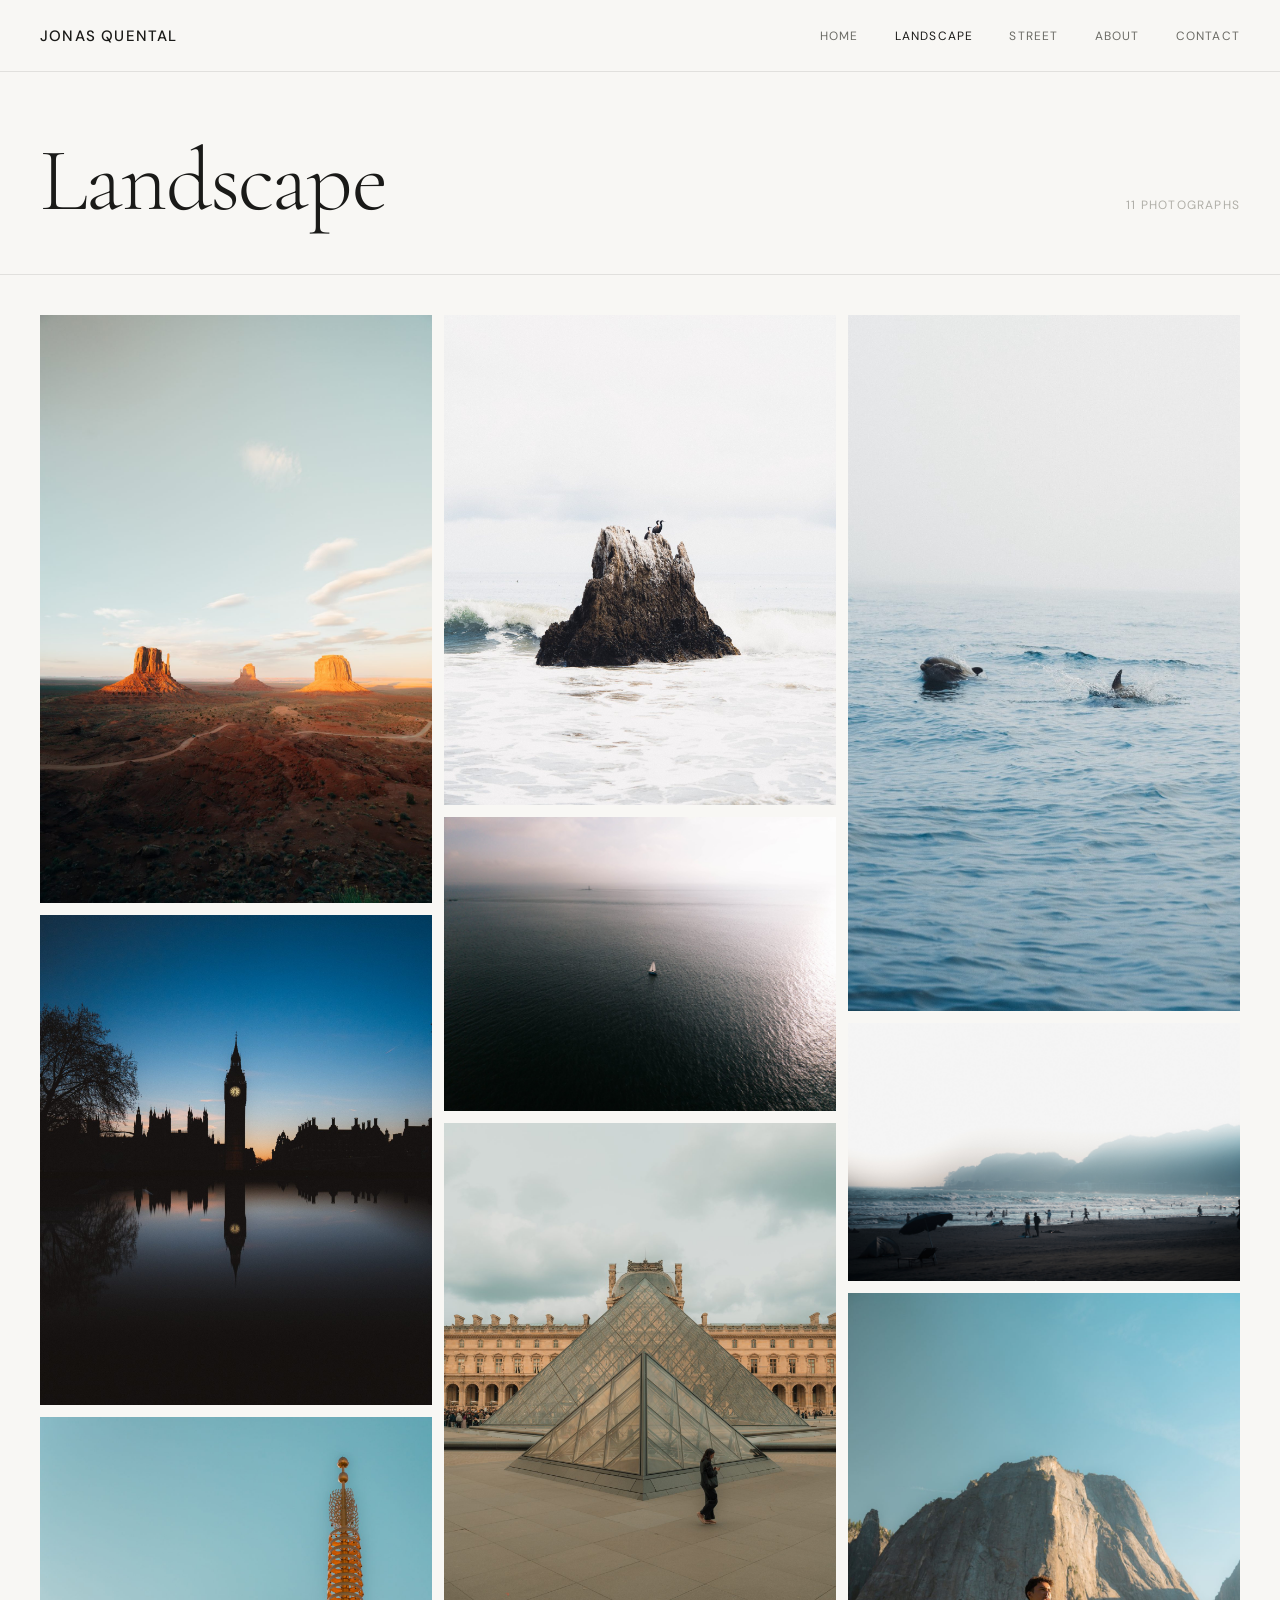
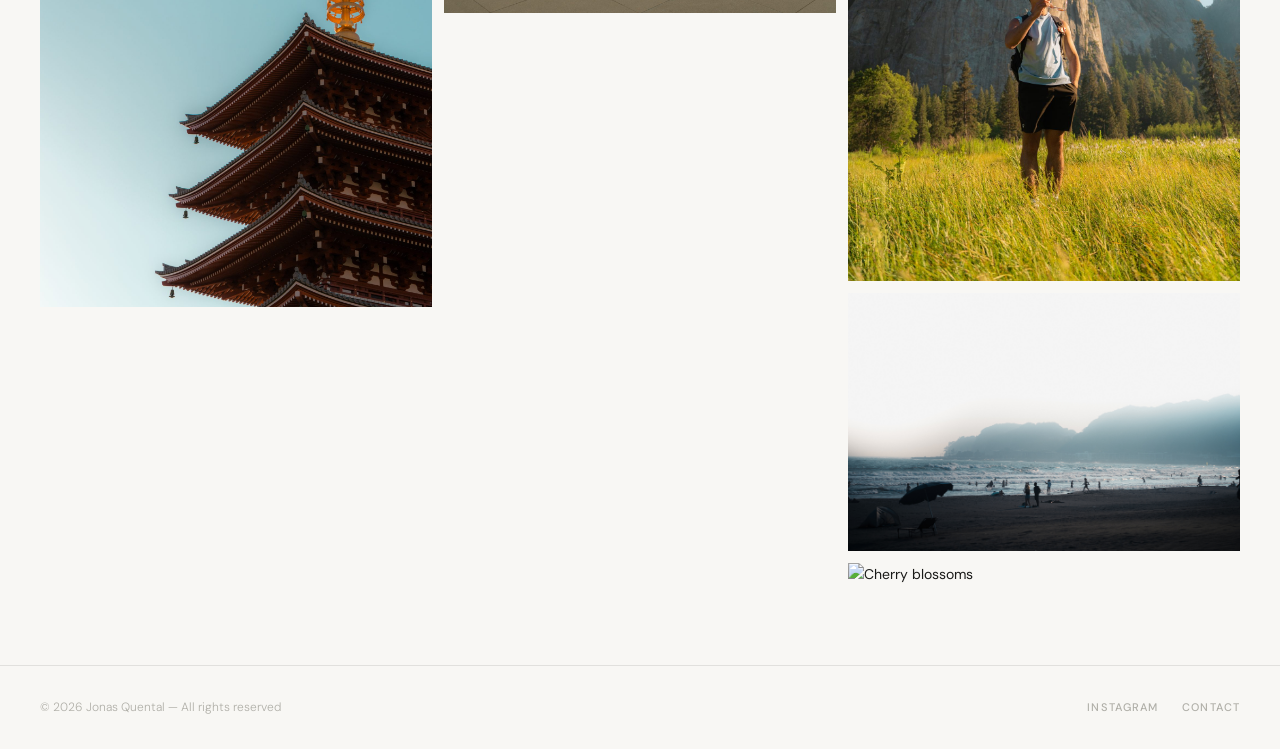
==== landscape.html @ 8c8d213c "Update landscape.html" ====
<!DOCTYPE html>
<html lang="en">
<head>
<meta charset="UTF-8">
<meta name="viewport" content="width=device-width, initial-scale=1.0">
<title>Landscape — Jonas Quental</title>
<link rel="preconnect" href="https://fonts.googleapis.com">
<link rel="preconnect" href="https://fonts.gstatic.com" crossorigin>
<link href="https://fonts.googleapis.com/css2?family=Cormorant+Garamond:ital,wght@0,300;0,400;0,500;1,300;1,400&family=DM+Sans:ital,wght@0,300;0,400;0,500;1,300&display=swap" rel="stylesheet">
<style>
  *, *::before, *::after { box-sizing: border-box; margin: 0; padding: 0; }

  :root {
    --bg: #f8f7f4;
    --fg: #1a1a18;
    --fg-muted: #6b6b65;
    --fg-faint: #b0afa8;
    --border: rgba(26,26,24,0.1);
    --serif: 'Cormorant Garamond', Georgia, serif;
    --sans: 'DM Sans', system-ui, sans-serif;
    --nav-h: 72px;
  }

  html { scroll-behavior: smooth; }

  body {
    font-family: var(--sans);
    background: var(--bg);
    color: var(--fg);
    font-size: 14px;
    line-height: 1.6;
    -webkit-font-smoothing: antialiased;
  }

  /* ── NAV ── */
  nav {
    position: fixed;
    top: 0; left: 0; right: 0;
    height: var(--nav-h);
    background: var(--bg);
    border-bottom: 1px solid var(--border);
    display: flex;
    align-items: center;
    justify-content: space-between;
    padding: 0 40px;
    z-index: 100;
  }

  .nav-logo {
    font-family: var(--sans);
    font-size: 15px;
    font-weight: 500;
    letter-spacing: 0.08em;
    text-transform: uppercase;
    color: var(--fg);
    text-decoration: none;
  }

  .nav-links { display: flex; gap: 36px; list-style: none; }

  .nav-links a {
    color: var(--fg-muted);
    text-decoration: none;
    font-size: 12px;
    font-weight: 400;
    letter-spacing: 0.1em;
    text-transform: uppercase;
    transition: color 0.2s;
  }

  .nav-links a:hover, .nav-links a.active { color: var(--fg); }

  /* ── HEADER ── */
  .page-header {
    padding-top: calc(var(--nav-h) + 64px);
    padding-bottom: 48px;
    padding-left: 40px;
    padding-right: 40px;
    border-bottom: 1px solid var(--border);
    display: flex;
    align-items: baseline;
    justify-content: space-between;
  }

  .page-title {
    font-family: var(--serif);
    font-size: clamp(48px, 7vw, 96px);
    font-weight: 300;
    letter-spacing: -0.02em;
    line-height: 1;
  }

  .page-meta {
    font-size: 12px;
    color: var(--fg-faint);
    letter-spacing: 0.1em;
    text-transform: uppercase;
  }

  /* ── MASONRY GRID ── */
  .gallery {
    padding: 40px;
    columns: 3;
    column-gap: 12px;
  }

  .gallery-item {
    break-inside: avoid;
    margin-bottom: 12px;
    position: relative;
    overflow: hidden;
    cursor: pointer;
  }

  .gallery-item img {
    width: 100%;
    display: block;
    transition: transform 0.5s ease;
  }

  .gallery-item:hover img { transform: scale(1.02); }

  .gallery-item-info {
    position: absolute;
    bottom: 0; left: 0; right: 0;
    padding: 32px 20px 18px;
    background: linear-gradient(transparent, rgba(26,26,24,0.55));
    opacity: 0;
    transition: opacity 0.3s;
  }

  .gallery-item:hover .gallery-item-info { opacity: 1; }

  .item-title {
    font-family: var(--serif);
    font-size: 18px;
    font-weight: 300;
    color: #f8f7f4;
    display: block;
  }

  .item-meta {
    font-family: var(--sans);
    font-size: 10px;
    letter-spacing: 0.1em;
    text-transform: uppercase;
    color: rgba(248,247,244,0.65);
  }

  /* ── FOOTER ── */
  footer {
    padding: 32px 40px;
    border-top: 1px solid var(--border);
    display: flex;
    justify-content: space-between;
    align-items: center;
    margin-top: 40px;
  }

  .footer-copy {
    font-size: 12px;
    font-family: var(--sans);
    font-weight: 300;
    color: var(--fg-faint);
  }

  .footer-links { display: flex; gap: 24px; }

  .footer-links a {
    font-size: 11px;
    font-family: var(--sans);
    font-weight: 500;
    color: var(--fg-faint);
    text-decoration: none;
    letter-spacing: 0.1em;
    text-transform: uppercase;
    transition: color 0.2s;
  }

  .footer-links a:hover { color: var(--fg); }

  /* ── LIGHTBOX ── */
  .lightbox {
    position: fixed;
    inset: 0;
    background: rgba(248,247,244,0.97);
    z-index: 200;
    display: none;
    align-items: center;
    justify-content: center;
    flex-direction: column;
    gap: 20px;
  }

  .lightbox.open { display: flex; }

  .lightbox-close {
    position: fixed;
    top: 32px; right: 40px;
    background: none;
    border: none;
    font-size: 28px;
    color: var(--fg-muted);
    cursor: pointer;
    line-height: 1;
    transition: color 0.2s;
    font-family: var(--sans);
    font-weight: 300;
  }

  .lightbox-close:hover { color: var(--fg); }

  #lightbox-img {
    max-width: 88vw;
    max-height: 82vh;
    object-fit: contain;
  }

  .lightbox-meta {
    font-family: var(--serif);
    font-size: 18px;
    font-weight: 300;
    color: var(--fg-muted);
    font-style: italic;
  }

  /* ── REVEAL ── */
  .reveal {
    opacity: 0;
    transform: translateY(20px);
    transition: opacity 0.6s ease, transform 0.6s ease;
  }
  .reveal.visible { opacity: 1; transform: translateY(0); }

  /* ── MOBILE ── */
  @media (max-width: 900px) {
    .gallery { columns: 2; padding: 20px; }
    .page-header { padding: calc(var(--nav-h) + 40px) 20px 32px; flex-direction: column; gap: 8px; }
    nav { padding: 0 20px; }
    .nav-links { gap: 20px; }
    footer { padding: 24px 20px; flex-direction: column; gap: 16px; }
  }

  @media (max-width: 560px) {
    .gallery { columns: 1; }
  }
</style>
</head>
<body>

<nav>
  <a href="index.html" class="nav-logo">Jonas Quental</a>
  <ul class="nav-links">
    <li><a href="index.html" class="nav-link">Home</a></li>
    <li><a href="landscape.html" class="nav-link active">Landscape</a></li>
    <li><a href="street.html" class="nav-link">Street</a></li>
    <li><a href="index.html#about" class="nav-link">About</a></li>
    <li><a href="index.html#contact" class="nav-link">Contact</a></li>
  </ul>
</nav>

<div class="page-header">
  <h1 class="page-title">Landscape</h1>
  <span class="page-meta">11 photographs</span>
</div>

<div class="gallery">

  <div class="gallery-item reveal" onclick="openLightbox('Monument Valley', 'photos/monument-valley.jpg', 'USA · 2026')">
    <img src="photos/monument-valley.jpg" alt="Monument Valley" loading="lazy">
    <div class="gallery-item-info">
      <span class="item-title">Monument Valley</span>
      <span class="item-meta">USA · 2026</span>
    </div>
  </div>

  <div class="gallery-item reveal" onclick="openLightbox('Big Ben, Blue Hour', 'photos/bigben.jpg', 'London · 2026')">
    <img src="photos/bigben.jpg" alt="Big Ben at blue hour" loading="lazy">
    <div class="gallery-item-info">
      <span class="item-title">Big Ben, Blue Hour</span>
      <span class="item-meta">London · 2026</span>
    </div>
  </div>

  <div class="gallery-item reveal" onclick="openLightbox('Asakusa', 'photos/tokyo-temple.jpg', 'Tokyo · 2025')">
    <img src="photos/tokyo-temple.jpg" alt="Asakusa pagoda" loading="lazy">
    <div class="gallery-item-info">
      <span class="item-title">Asakusa</span>
      <span class="item-meta">Tokyo · 2025</span>
    </div>
  </div>

  <div class="gallery-item reveal" onclick="openLightbox('Pacific Coast', 'photos/rock-birds.jpg', 'California · 2026')">
    <img src="photos/rock-birds.jpg" alt="Rock with birds" loading="lazy">
    <div class="gallery-item-info">
      <span class="item-title">Pacific Coast</span>
      <span class="item-meta">California · 2026</span>
    </div>
  </div>

  <div class="gallery-item reveal" onclick="openLightbox('Alone at Sea', 'photos/sailboat.jpg', 'Brittany · 2025')">
    <img src="photos/sailboat.jpg" alt="Sailboat" loading="lazy">
    <div class="gallery-item-info">
      <span class="item-title">Alone at Sea</span>
      <span class="item-meta">Brittany · 2025</span>
    </div>
  </div>

  <div class="gallery-item reveal" onclick="openLightbox('Louvre', 'photos/louvre.jpg', 'Paris · 2026')">
    <img src="photos/louvre.jpg" alt="Louvre pyramid" loading="lazy">
    <div class="gallery-item-info">
      <span class="item-title">Louvre</span>
      <span class="item-meta">Paris · 2026</span>
    </div>
  </div>

  <div class="gallery-item reveal" onclick="openLightbox('Dolphins', 'photos/dolphins.jpg', 'Atlantic · 2025')">
    <img src="photos/dolphins.jpg" alt="Dolphins in the ocean" loading="lazy">
    <div class="gallery-item-info">
      <span class="item-title">Dolphins</span>
      <span class="item-meta">Atlantic · 2025</span>
    </div>
  </div>

  <div class="gallery-item reveal" onclick="openLightbox('Kamakura Beach', 'photos/kamakura-beach.jpg', 'Japan · 2025')">
    <img src="photos/kamakura-beach.jpg" alt="Kamakura beach at sunset" loading="lazy">
    <div class="gallery-item-info">
      <span class="item-title">Kamakura Beach</span>
      <span class="item-meta">Japan · 2025</span>
    </div>
  </div>

  <div class="gallery-item reveal" onclick="openLightbox('Yosemite', 'photos/yosemite.jpg', 'Yosemite · 2026')">
    <img src="photos/yosemite.jpg" alt="Yosemite valley" loading="lazy">
    <div class="gallery-item-info">
      <span class="item-title">Yosemite</span>
      <span class="item-meta">Yosemite · 2026</span>
    </div>
  </div>

  <div class="gallery-item reveal" onclick="openLightbox('Kamakura Beach', 'photos/kamakura-beach.jpg', 'Japan · 2025')">
    <img src="photos/kamakura-beach.jpg" alt="Kamakura beach morning haze" loading="lazy">
    <div class="gallery-item-info">
      <span class="item-title">Kamakura Beach</span>
      <span class="item-meta">Japan · 2025</span>
    </div>
  </div>

  <div class="gallery-item reveal" onclick="openLightbox('Sakura', 'photos/sakura.jpg', 'Japan · 2025')">
    <img src="photos/sakura.jpg" alt="Cherry blossoms" loading="lazy">
    <div class="gallery-item-info">
      <span class="item-title">Sakura</span>
      <span class="item-meta">Japan · 2025</span>
    </div>
  </div>

</div>

<footer>
  <span class="footer-copy">© 2026 Jonas Quental — All rights reserved</span>
  <div class="footer-links">
    <a href="https://instagram.com/jonasqshots" target="_blank">Instagram</a>
    <a href="index.html#contact">Contact</a>
  </div>
</footer>

<!-- LIGHTBOX -->
<div class="lightbox" id="lightbox" onclick="closeLightbox()">
  <button class="lightbox-close" onclick="closeLightbox()">×</button>
  <img id="lightbox-img" src="" alt="">
  <p class="lightbox-meta" id="lightbox-meta"></p>
</div>

<script>
  const reveals = document.querySelectorAll('.reveal');
  const observer = new IntersectionObserver(entries => {
    entries.forEach((e, i) => {
      if (e.isIntersecting) {
        setTimeout(() => e.target.classList.add('visible'), i * 60);
        observer.unobserve(e.target);
      }
    });
  }, { threshold: 0.08 });
  reveals.forEach(r => observer.observe(r));

  function openLightbox(title, src, meta) {
    document.getElementById('lightbox-img').src = src;
    document.getElementById('lightbox-img').alt = title;
    document.getElementById('lightbox-meta').textContent = title + ' — ' + meta;
    document.getElementById('lightbox').classList.add('open');
    document.body.style.overflow = 'hidden';
  }

  function closeLightbox() {
    document.getElementById('lightbox').classList.remove('open');
    document.body.style.overflow = '';
  }

  document.addEventListener('keydown', e => { if (e.key === 'Escape') closeLightbox(); });
</script>
</body>
</html>
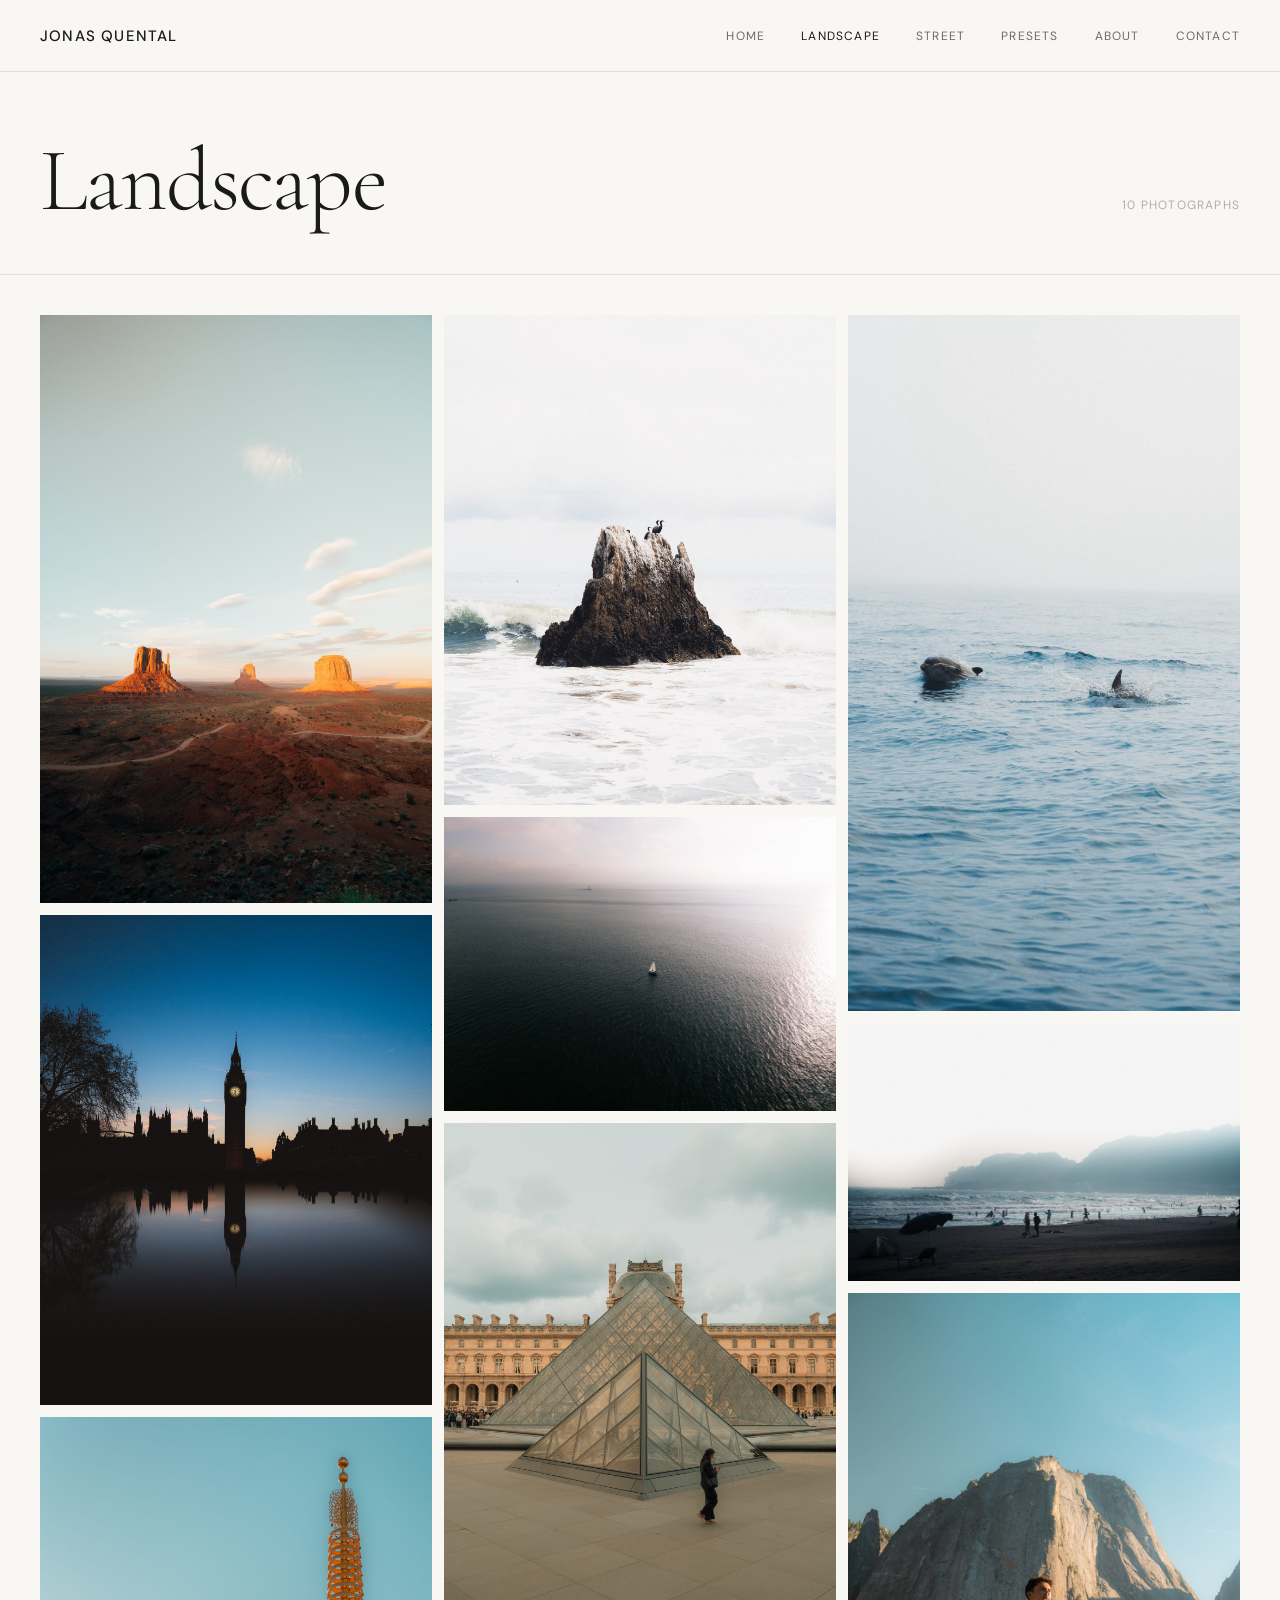
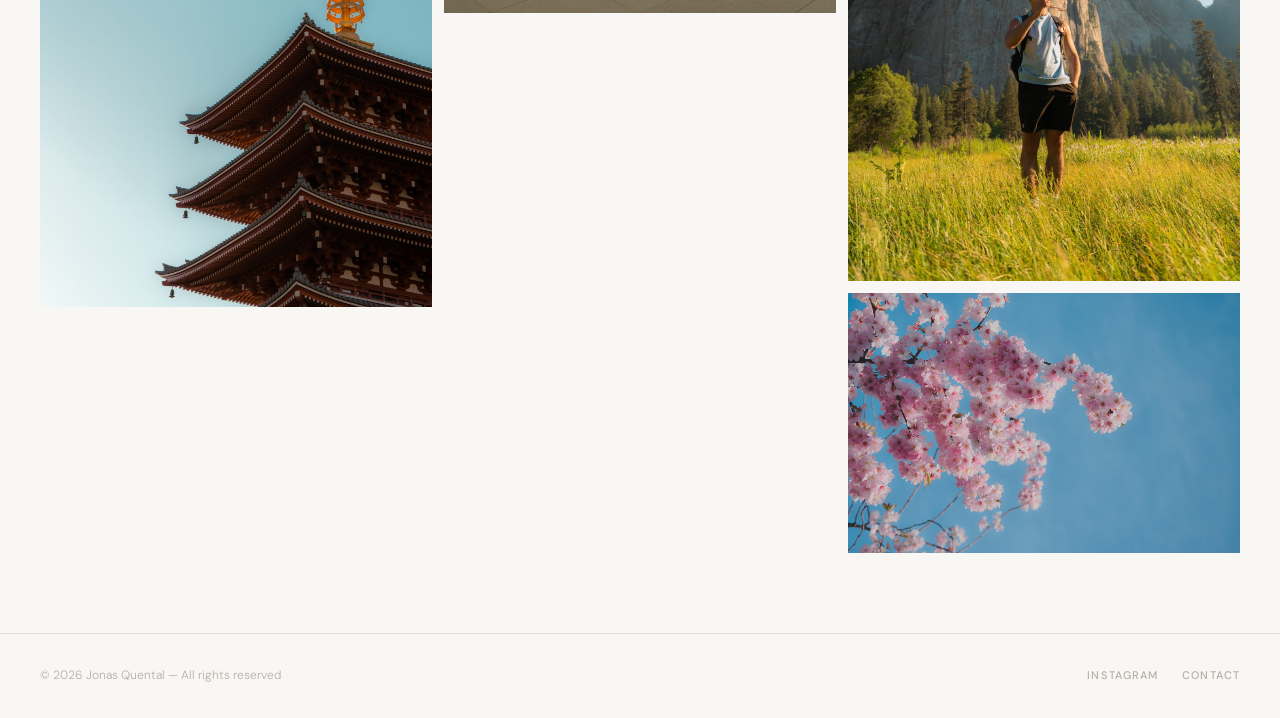
==== commit 91ed90f7: "Add files via upload" ====
--- a/landscape.html
+++ b/landscape.html
@@ -254,6 +254,8 @@
     <li><a href="index.html" class="nav-link">Home</a></li>
     <li><a href="landscape.html" class="nav-link active">Landscape</a></li>
     <li><a href="street.html" class="nav-link">Street</a></li>
+    <li><a href="presets.html" class="nav-link">Presets</a></li>
+
     <li><a href="index.html#about" class="nav-link">About</a></li>
     <li><a href="index.html#contact" class="nav-link">Contact</a></li>
   </ul>
@@ -261,7 +263,7 @@
 
 <div class="page-header">
   <h1 class="page-title">Landscape</h1>
-  <span class="page-meta">11 photographs</span>
+  <span class="page-meta">10 photographs</span>
 </div>
 
 <div class="gallery">
@@ -335,14 +337,6 @@
     <div class="gallery-item-info">
       <span class="item-title">Yosemite</span>
       <span class="item-meta">Yosemite · 2026</span>
-    </div>
-  </div>
-
-  <div class="gallery-item reveal" onclick="openLightbox('Kamakura Beach', 'photos/kamakura-beach.jpg', 'Japan · 2025')">
-    <img src="photos/kamakura-beach.jpg" alt="Kamakura beach morning haze" loading="lazy">
-    <div class="gallery-item-info">
-      <span class="item-title">Kamakura Beach</span>
-      <span class="item-meta">Japan · 2025</span>
     </div>
   </div>
 
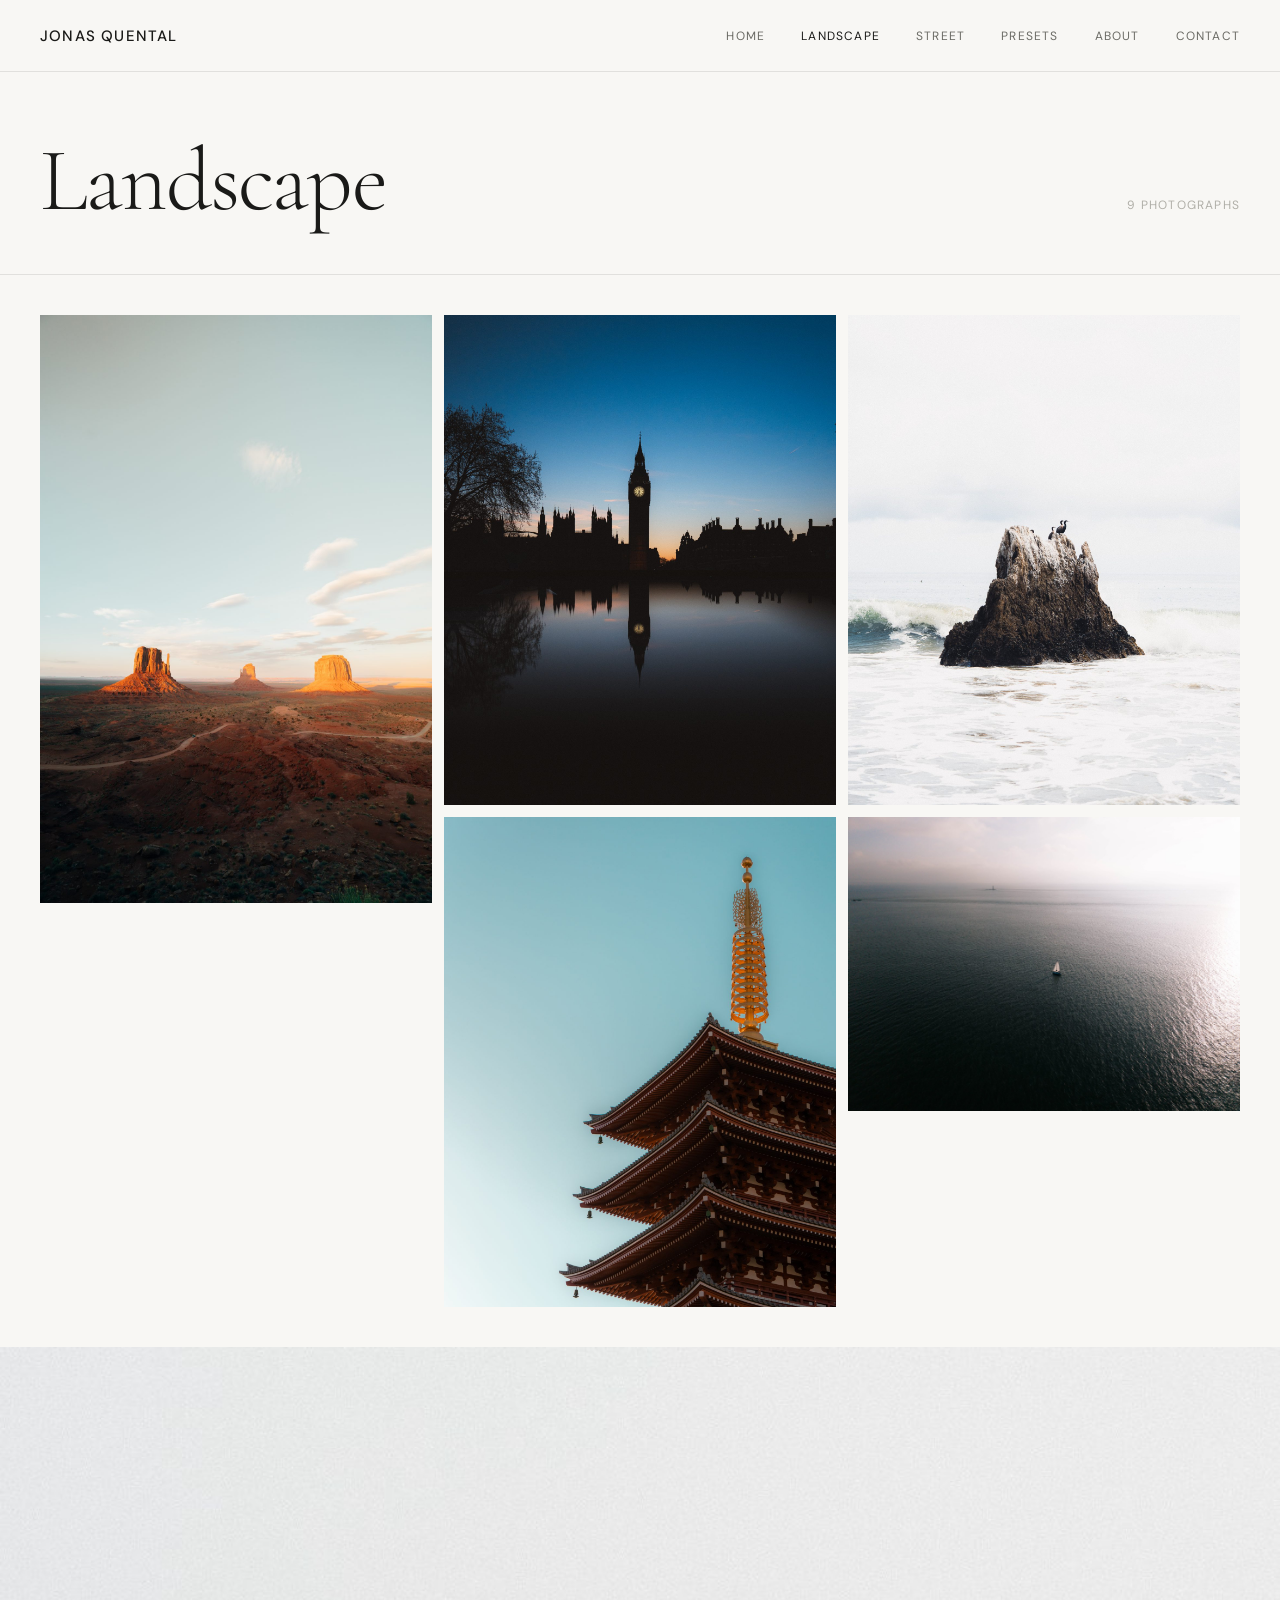
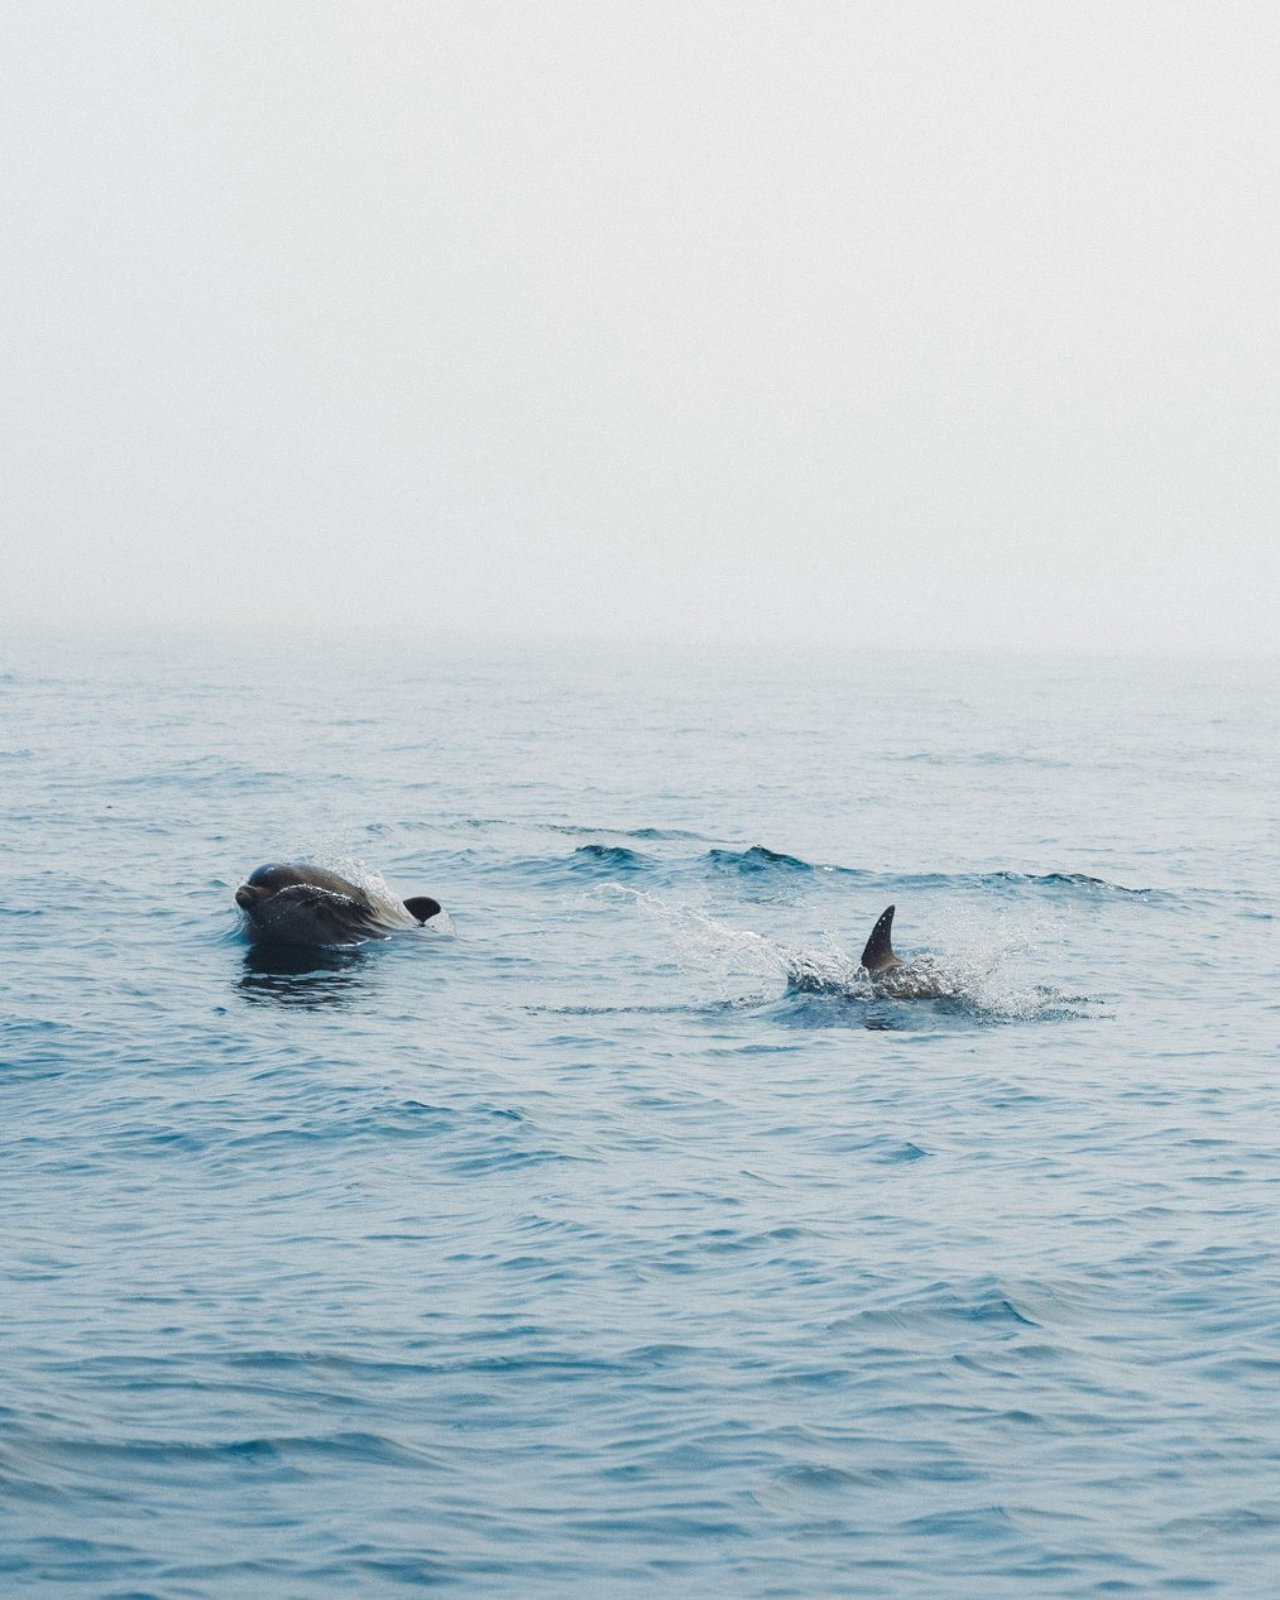
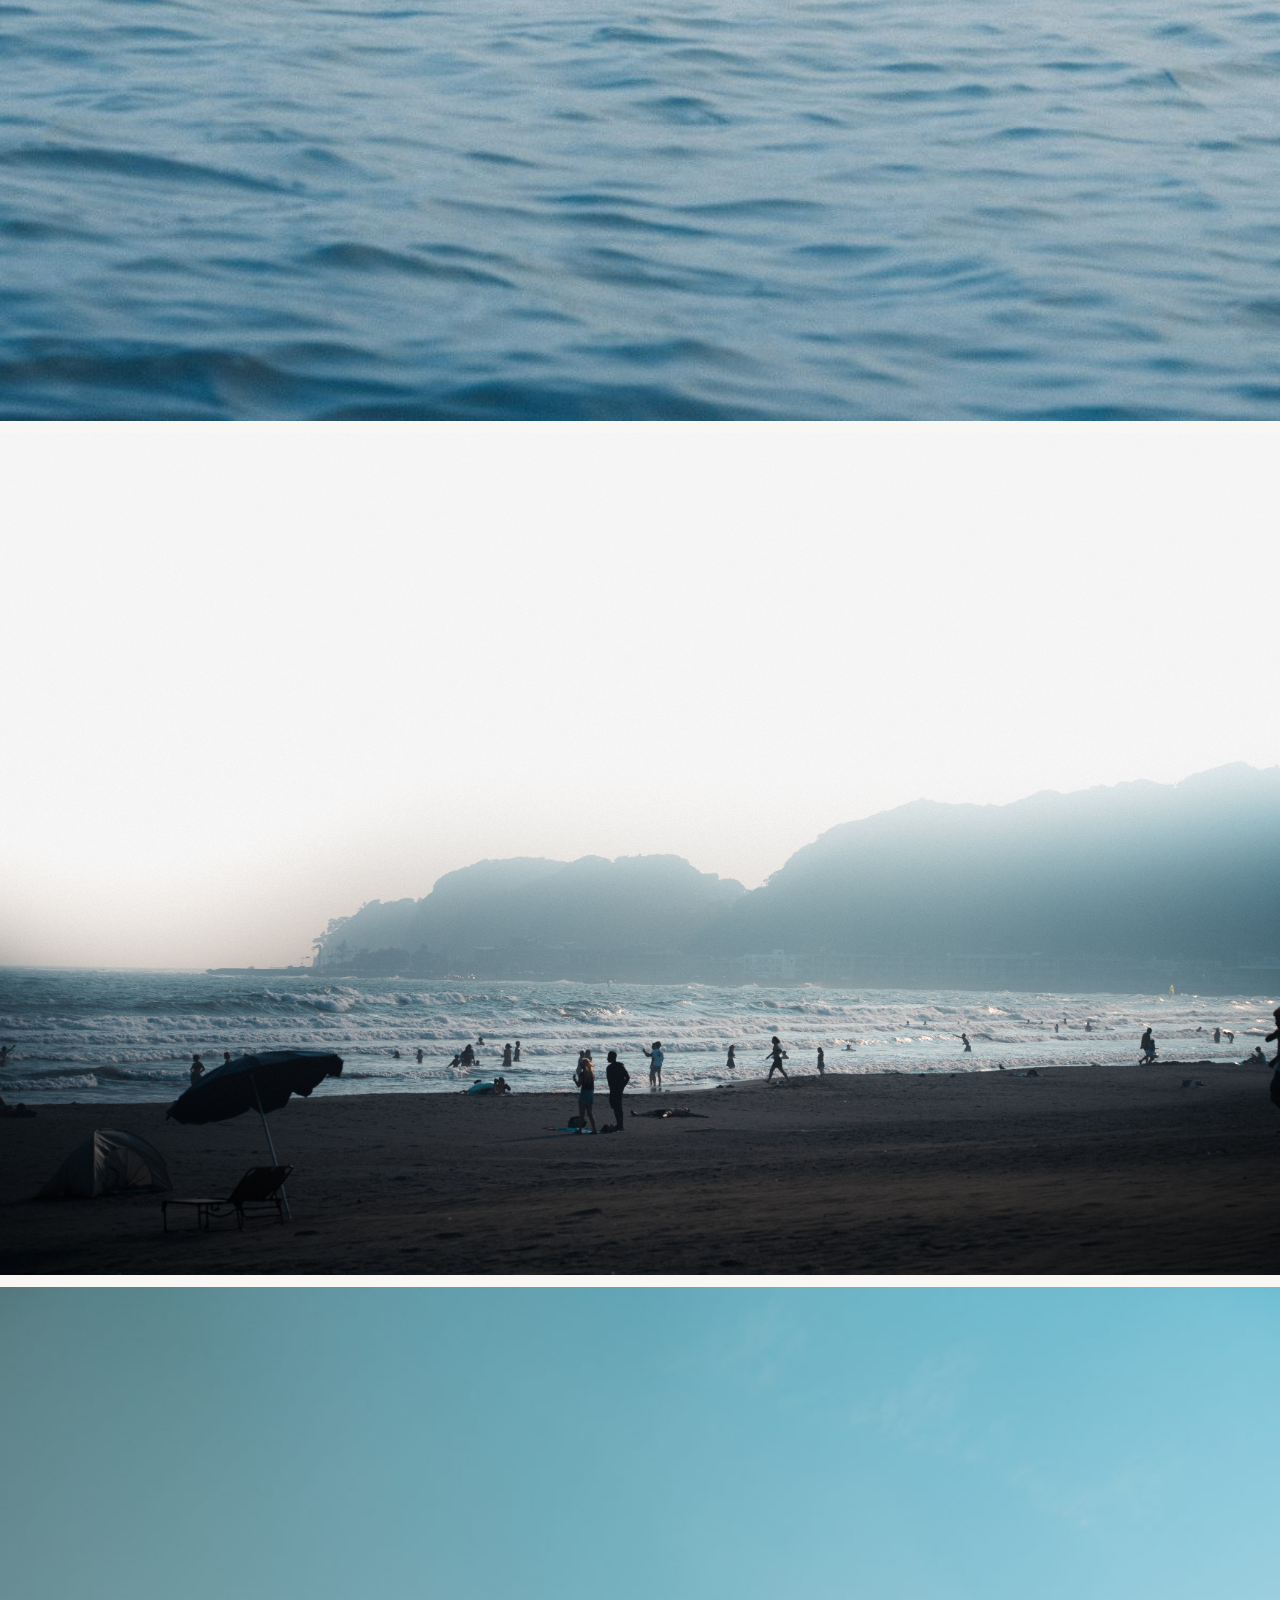
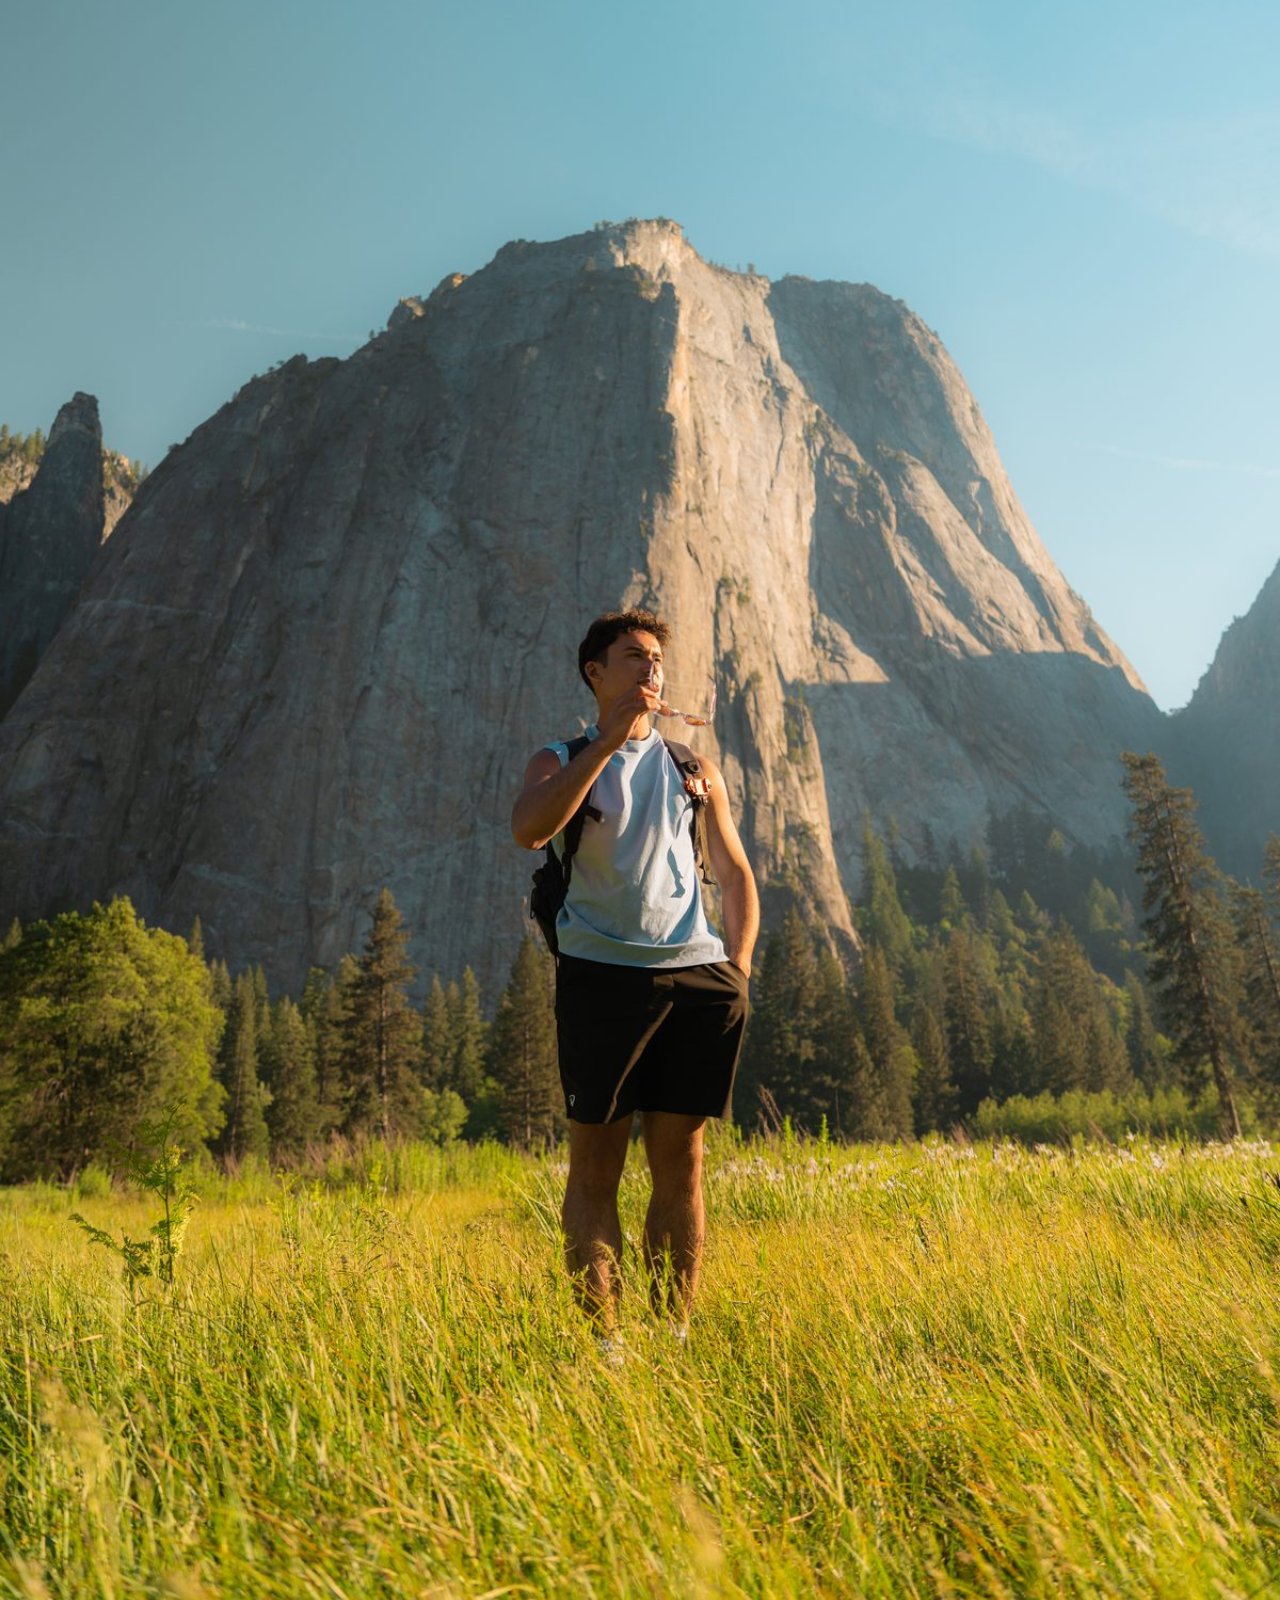
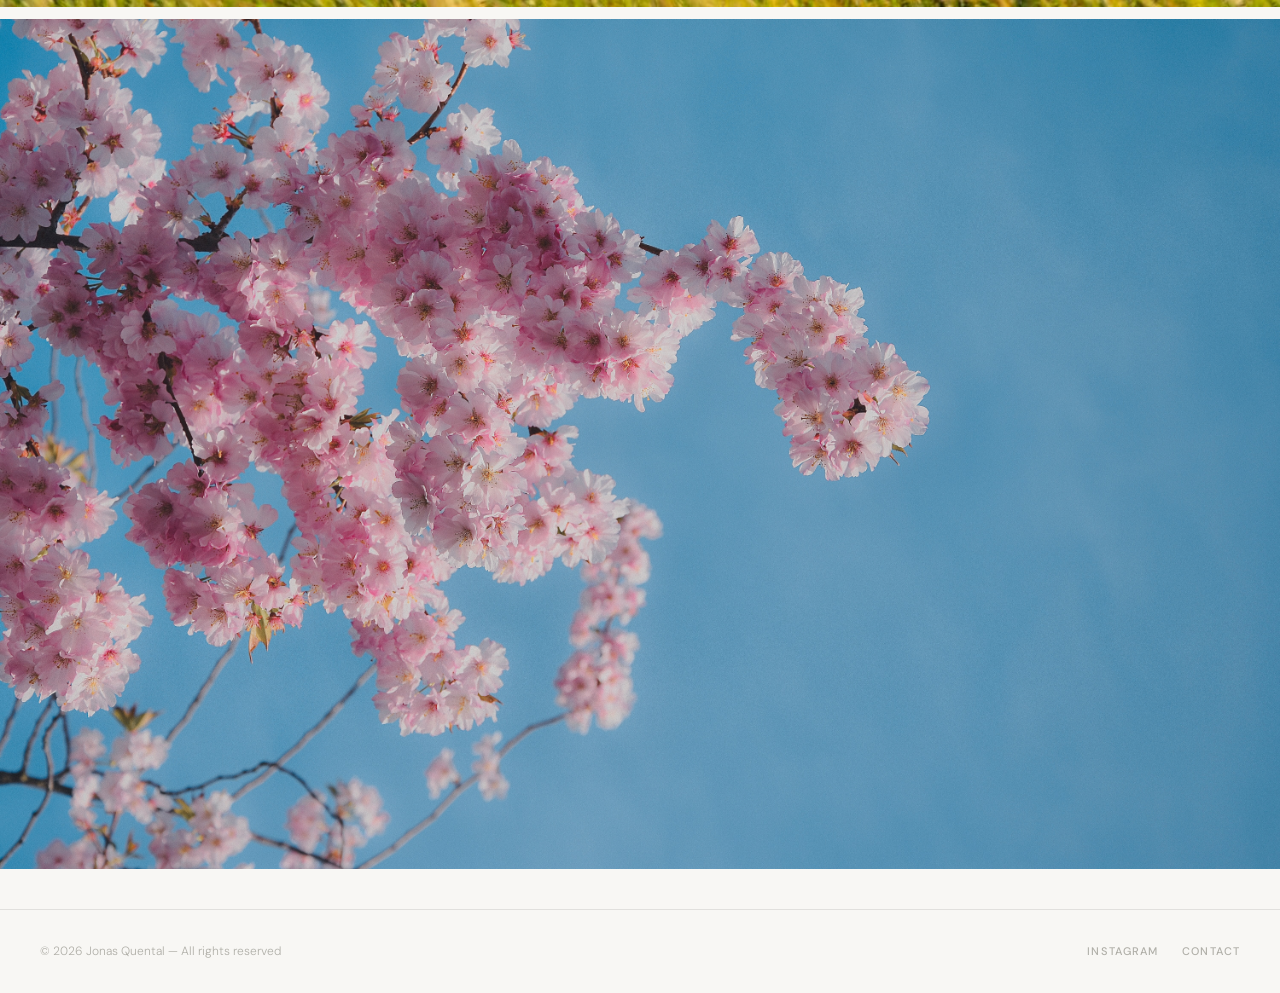
==== commit 636cb40f: "Add files via upload" ====
--- a/landscape.html
+++ b/landscape.html
@@ -263,7 +263,7 @@
 
 <div class="page-header">
   <h1 class="page-title">Landscape</h1>
-  <span class="page-meta">10 photographs</span>
+  <span class="page-meta">9 photographs</span>
 </div>
 
 <div class="gallery">
@@ -307,13 +307,6 @@
       <span class="item-meta">Brittany · 2025</span>
     </div>
   </div>
-
-  <div class="gallery-item reveal" onclick="openLightbox('Louvre', 'photos/louvre.jpg', 'Paris · 2026')">
-    <img src="photos/louvre.jpg" alt="Louvre pyramid" loading="lazy">
-    <div class="gallery-item-info">
-      <span class="item-title">Louvre</span>
-      <span class="item-meta">Paris · 2026</span>
-    </div>
   </div>
 
   <div class="gallery-item reveal" onclick="openLightbox('Dolphins', 'photos/dolphins.jpg', 'Atlantic · 2025')">
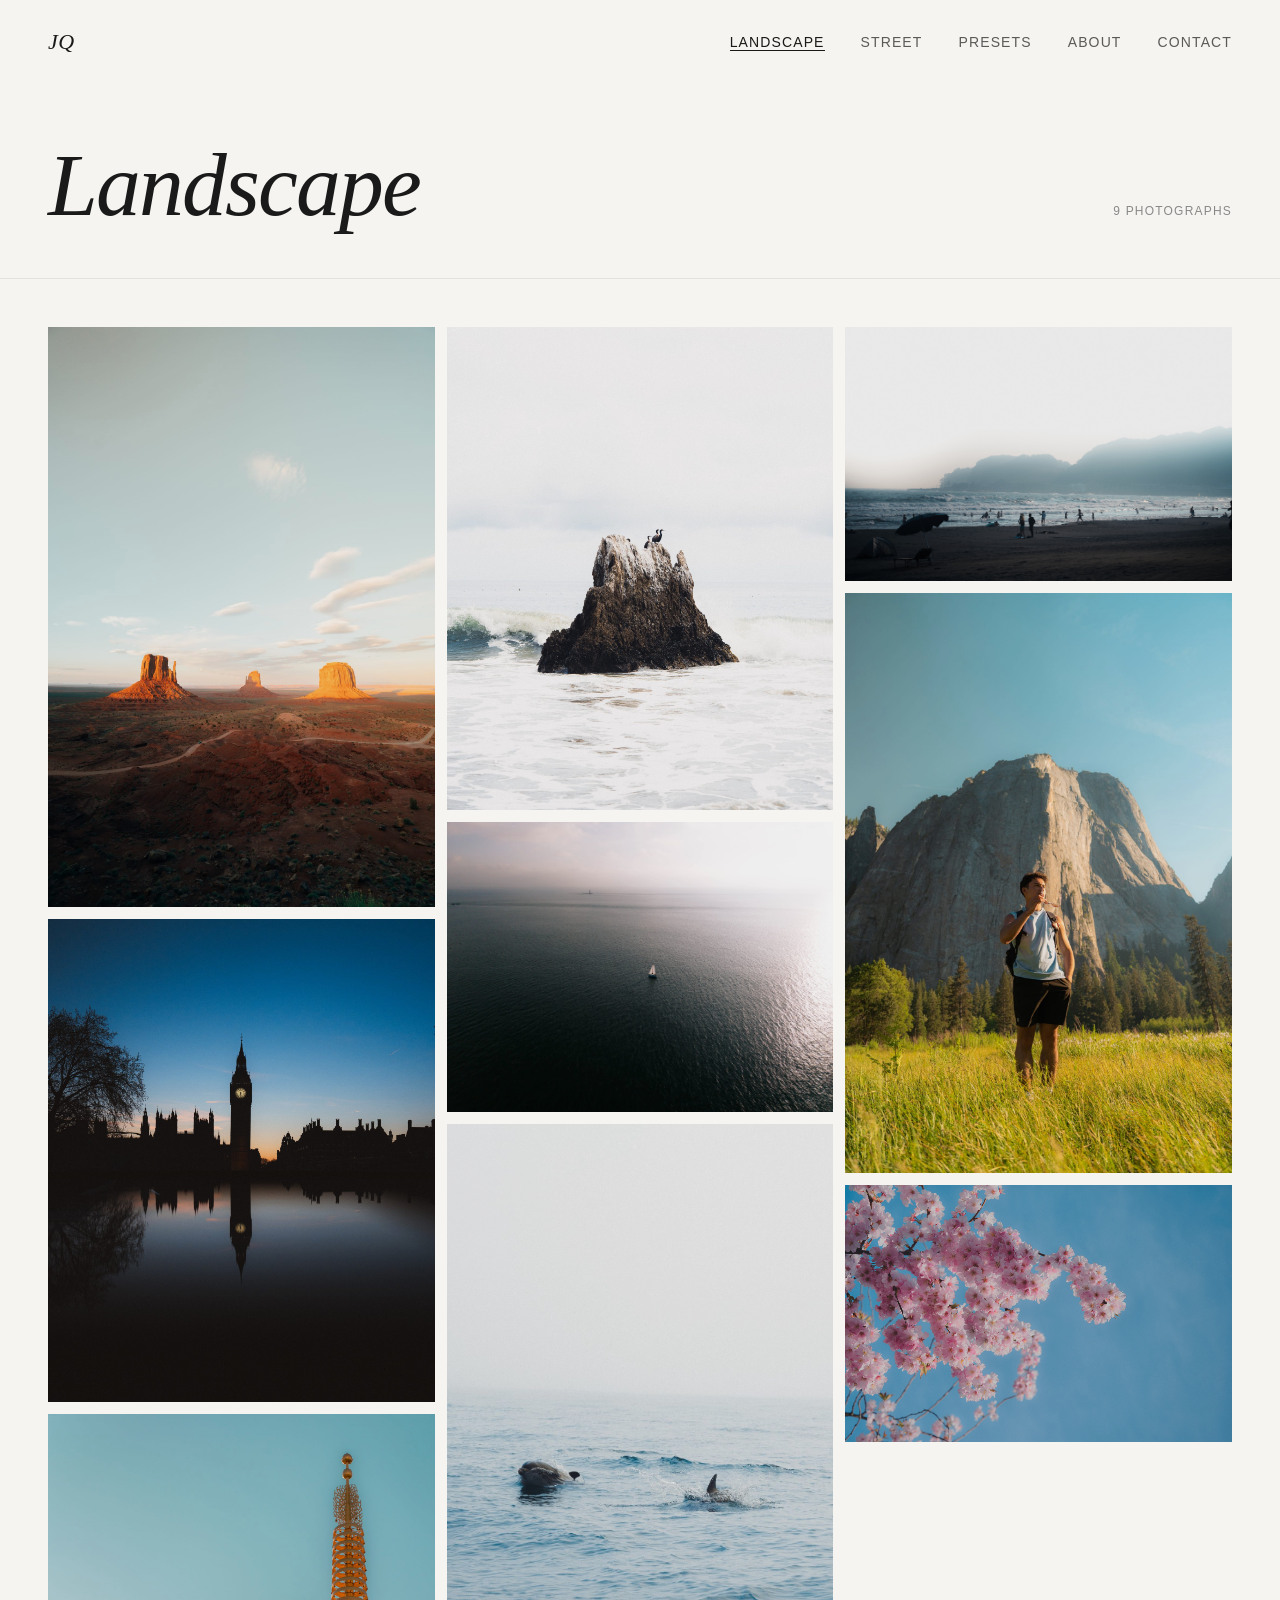
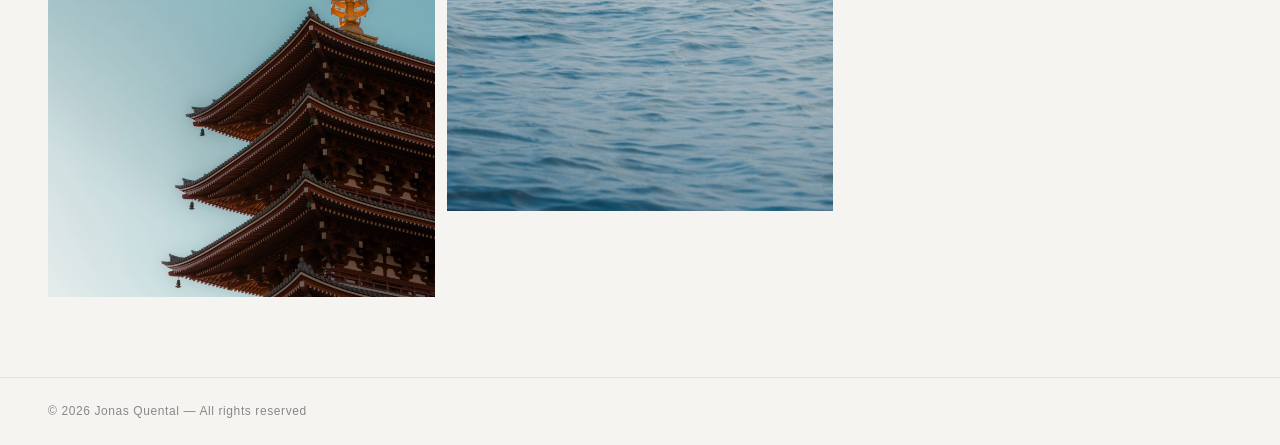
==== commit 52745849: "Add files via upload" ====
--- a/landscape.html
+++ b/landscape.html
@@ -1,389 +1,95 @@
 <!DOCTYPE html>
 <html lang="en">
 <head>
-<meta charset="UTF-8">
-<meta name="viewport" content="width=device-width, initial-scale=1.0">
-<title>Landscape — Jonas Quental</title>
-<link rel="preconnect" href="https://fonts.googleapis.com">
-<link rel="preconnect" href="https://fonts.gstatic.com" crossorigin>
-<link href="https://fonts.googleapis.com/css2?family=Cormorant+Garamond:ital,wght@0,300;0,400;0,500;1,300;1,400&family=DM+Sans:ital,wght@0,300;0,400;0,500;1,300&display=swap" rel="stylesheet">
-<style>
-  *, *::before, *::after { box-sizing: border-box; margin: 0; padding: 0; }
-
-  :root {
-    --bg: #f8f7f4;
-    --fg: #1a1a18;
-    --fg-muted: #6b6b65;
-    --fg-faint: #b0afa8;
-    --border: rgba(26,26,24,0.1);
-    --serif: 'Cormorant Garamond', Georgia, serif;
-    --sans: 'DM Sans', system-ui, sans-serif;
-    --nav-h: 72px;
-  }
-
-  html { scroll-behavior: smooth; }
-
-  body {
-    font-family: var(--sans);
-    background: var(--bg);
-    color: var(--fg);
-    font-size: 14px;
-    line-height: 1.6;
-    -webkit-font-smoothing: antialiased;
-  }
-
-  /* ── NAV ── */
-  nav {
-    position: fixed;
-    top: 0; left: 0; right: 0;
-    height: var(--nav-h);
-    background: var(--bg);
-    border-bottom: 1px solid var(--border);
-    display: flex;
-    align-items: center;
-    justify-content: space-between;
-    padding: 0 40px;
-    z-index: 100;
-  }
-
-  .nav-logo {
-    font-family: var(--sans);
-    font-size: 15px;
-    font-weight: 500;
-    letter-spacing: 0.08em;
-    text-transform: uppercase;
-    color: var(--fg);
-    text-decoration: none;
-  }
-
-  .nav-links { display: flex; gap: 36px; list-style: none; }
-
-  .nav-links a {
-    color: var(--fg-muted);
-    text-decoration: none;
-    font-size: 12px;
-    font-weight: 400;
-    letter-spacing: 0.1em;
-    text-transform: uppercase;
-    transition: color 0.2s;
-  }
-
-  .nav-links a:hover, .nav-links a.active { color: var(--fg); }
-
-  /* ── HEADER ── */
-  .page-header {
-    padding-top: calc(var(--nav-h) + 64px);
-    padding-bottom: 48px;
-    padding-left: 40px;
-    padding-right: 40px;
-    border-bottom: 1px solid var(--border);
-    display: flex;
-    align-items: baseline;
-    justify-content: space-between;
-  }
-
-  .page-title {
-    font-family: var(--serif);
-    font-size: clamp(48px, 7vw, 96px);
-    font-weight: 300;
-    letter-spacing: -0.02em;
-    line-height: 1;
-  }
-
-  .page-meta {
-    font-size: 12px;
-    color: var(--fg-faint);
-    letter-spacing: 0.1em;
-    text-transform: uppercase;
-  }
-
-  /* ── MASONRY GRID ── */
-  .gallery {
-    padding: 40px;
-    columns: 3;
-    column-gap: 12px;
-  }
-
-  .gallery-item {
-    break-inside: avoid;
-    margin-bottom: 12px;
-    position: relative;
-    overflow: hidden;
-    cursor: pointer;
-  }
-
-  .gallery-item img {
-    width: 100%;
-    display: block;
-    transition: transform 0.5s ease;
-  }
-
-  .gallery-item:hover img { transform: scale(1.02); }
-
-  .gallery-item-info {
-    position: absolute;
-    bottom: 0; left: 0; right: 0;
-    padding: 32px 20px 18px;
-    background: linear-gradient(transparent, rgba(26,26,24,0.55));
-    opacity: 0;
-    transition: opacity 0.3s;
-  }
-
-  .gallery-item:hover .gallery-item-info { opacity: 1; }
-
-  .item-title {
-    font-family: var(--serif);
-    font-size: 18px;
-    font-weight: 300;
-    color: #f8f7f4;
-    display: block;
-  }
-
-  .item-meta {
-    font-family: var(--sans);
-    font-size: 10px;
-    letter-spacing: 0.1em;
-    text-transform: uppercase;
-    color: rgba(248,247,244,0.65);
-  }
-
-  /* ── FOOTER ── */
-  footer {
-    padding: 32px 40px;
-    border-top: 1px solid var(--border);
-    display: flex;
-    justify-content: space-between;
-    align-items: center;
-    margin-top: 40px;
-  }
-
-  .footer-copy {
-    font-size: 12px;
-    font-family: var(--sans);
-    font-weight: 300;
-    color: var(--fg-faint);
-  }
-
-  .footer-links { display: flex; gap: 24px; }
-
-  .footer-links a {
-    font-size: 11px;
-    font-family: var(--sans);
-    font-weight: 500;
-    color: var(--fg-faint);
-    text-decoration: none;
-    letter-spacing: 0.1em;
-    text-transform: uppercase;
-    transition: color 0.2s;
-  }
-
-  .footer-links a:hover { color: var(--fg); }
-
-  /* ── LIGHTBOX ── */
-  .lightbox {
-    position: fixed;
-    inset: 0;
-    background: rgba(248,247,244,0.97);
-    z-index: 200;
-    display: none;
-    align-items: center;
-    justify-content: center;
-    flex-direction: column;
-    gap: 20px;
-  }
-
-  .lightbox.open { display: flex; }
-
-  .lightbox-close {
-    position: fixed;
-    top: 32px; right: 40px;
-    background: none;
-    border: none;
-    font-size: 28px;
-    color: var(--fg-muted);
-    cursor: pointer;
-    line-height: 1;
-    transition: color 0.2s;
-    font-family: var(--sans);
-    font-weight: 300;
-  }
-
-  .lightbox-close:hover { color: var(--fg); }
-
-  #lightbox-img {
-    max-width: 88vw;
-    max-height: 82vh;
-    object-fit: contain;
-  }
-
-  .lightbox-meta {
-    font-family: var(--serif);
-    font-size: 18px;
-    font-weight: 300;
-    color: var(--fg-muted);
-    font-style: italic;
-  }
-
-  /* ── REVEAL ── */
-  .reveal {
-    opacity: 0;
-    transform: translateY(20px);
-    transition: opacity 0.6s ease, transform 0.6s ease;
-  }
-  .reveal.visible { opacity: 1; transform: translateY(0); }
-
-  /* ── MOBILE ── */
-  @media (max-width: 900px) {
-    .gallery { columns: 2; padding: 20px; }
-    .page-header { padding: calc(var(--nav-h) + 40px) 20px 32px; flex-direction: column; gap: 8px; }
-    nav { padding: 0 20px; }
-    .nav-links { gap: 20px; }
-    footer { padding: 24px 20px; flex-direction: column; gap: 16px; }
-  }
-
-  @media (max-width: 560px) {
-    .gallery { columns: 1; }
-  }
-</style>
+  <meta charset="UTF-8" />
+  <meta name="viewport" content="width=device-width, initial-scale=1.0" />
+  <title>Landscape — Jonas Quental</title>
+  <link rel="preconnect" href="https://fonts.googleapis.com">
+  <link rel="preconnect" href="https://fonts.gstatic.com" crossorigin>
+  <link href="https://fonts.googleapis.com/css2?family=Cormorant+Garamond:ital,wght@0,300;0,400;1,300;1,400&family=DM+Sans:wght@300;400;500&display=swap" rel="stylesheet">
+  <link rel="stylesheet" href="style.css" />
 </head>
 <body>
 
-<nav>
-  <a href="index.html" class="nav-logo">Jonas Quental</a>
-  <ul class="nav-links">
-    <li><a href="index.html" class="nav-link">Home</a></li>
-    <li><a href="landscape.html" class="nav-link active">Landscape</a></li>
-    <li><a href="street.html" class="nav-link">Street</a></li>
-    <li><a href="presets.html" class="nav-link">Presets</a></li>
+  <nav class="nav">
+    <a href="index.html" class="nav-logo">JQ</a>
+    <ul class="nav-links">
+      <li><a href="landscape.html" class="active">Landscape</a></li>
+      <li><a href="street.html">Street</a></li>
+      <li><a href="presets.html">Presets</a></li>
+      <li><a href="index.html#about">About</a></li>
+      <li><a href="index.html#contact">Contact</a></li>
+    </ul>
+  </nav>
 
-    <li><a href="index.html#about" class="nav-link">About</a></li>
-    <li><a href="index.html#contact" class="nav-link">Contact</a></li>
-  </ul>
-</nav>
+  <div class="page-header">
+    <h1 class="page-title">Landscape</h1>
+    <span class="page-meta">9 photographs</span>
+  </div>
 
-<div class="page-header">
-  <h1 class="page-title">Landscape</h1>
-  <span class="page-meta">9 photographs</span>
-</div>
-
-<div class="gallery">
-
-  <div class="gallery-item reveal" onclick="openLightbox('Monument Valley', 'photos/monument-valley.jpg', 'USA · 2026')">
-    <img src="photos/monument-valley.jpg" alt="Monument Valley" loading="lazy">
-    <div class="gallery-item-info">
-      <span class="item-title">Monument Valley</span>
-      <span class="item-meta">USA · 2026</span>
+  <div class="gallery">
+    <div class="gallery-item" onclick="openLightbox('Monument Valley', 'photos/monument-valley.jpg', 'USA · 2026')">
+      <img src="photos/monument-valley.jpg" alt="Monument Valley" loading="lazy">
+      <div class="gallery-item-info"><span class="item-title">Monument Valley</span><span class="item-meta">USA · 2026</span></div>
+    </div>
+    <div class="gallery-item" onclick="openLightbox('Big Ben, Blue Hour', 'photos/bigben.jpg', 'London · 2026')">
+      <img src="photos/bigben.jpg" alt="Big Ben at blue hour" loading="lazy">
+      <div class="gallery-item-info"><span class="item-title">Big Ben, Blue Hour</span><span class="item-meta">London · 2026</span></div>
+    </div>
+    <div class="gallery-item" onclick="openLightbox('Asakusa', 'photos/tokyo-temple.jpg', 'Tokyo · 2025')">
+      <img src="photos/tokyo-temple.jpg" alt="Asakusa pagoda" loading="lazy">
+      <div class="gallery-item-info"><span class="item-title">Asakusa</span><span class="item-meta">Tokyo · 2025</span></div>
+    </div>
+    <div class="gallery-item" onclick="openLightbox('Pacific Coast', 'photos/rock-birds.jpg', 'California · 2026')">
+      <img src="photos/rock-birds.jpg" alt="Rock with birds" loading="lazy">
+      <div class="gallery-item-info"><span class="item-title">Pacific Coast</span><span class="item-meta">California · 2026</span></div>
+    </div>
+    <div class="gallery-item" onclick="openLightbox('Alone at Sea', 'photos/sailboat.jpg', 'Brittany · 2025')">
+      <img src="photos/sailboat.jpg" alt="Sailboat" loading="lazy">
+      <div class="gallery-item-info"><span class="item-title">Alone at Sea</span><span class="item-meta">Brittany · 2025</span></div>
+    </div>
+    <div class="gallery-item" onclick="openLightbox('Dolphins', 'photos/dolphins.jpg', 'Atlantic · 2025')">
+      <img src="photos/dolphins.jpg" alt="Dolphins in the ocean" loading="lazy">
+      <div class="gallery-item-info"><span class="item-title">Dolphins</span><span class="item-meta">Atlantic · 2025</span></div>
+    </div>
+    <div class="gallery-item" onclick="openLightbox('Kamakura Beach', 'photos/kamakura-beach.jpg', 'Japan · 2025')">
+      <img src="photos/kamakura-beach.jpg" alt="Kamakura beach" loading="lazy">
+      <div class="gallery-item-info"><span class="item-title">Kamakura Beach</span><span class="item-meta">Japan · 2025</span></div>
+    </div>
+    <div class="gallery-item" onclick="openLightbox('Yosemite', 'photos/yosemite.jpg', 'California · 2026')">
+      <img src="photos/yosemite.jpg" alt="Yosemite valley" loading="lazy">
+      <div class="gallery-item-info"><span class="item-title">Yosemite</span><span class="item-meta">California · 2026</span></div>
+    </div>
+    <div class="gallery-item" onclick="openLightbox('Sakura', 'photos/sakura.jpg', 'Japan · 2025')">
+      <img src="photos/sakura.jpg" alt="Cherry blossoms" loading="lazy">
+      <div class="gallery-item-info"><span class="item-title">Sakura</span><span class="item-meta">Japan · 2025</span></div>
     </div>
   </div>
 
-  <div class="gallery-item reveal" onclick="openLightbox('Big Ben, Blue Hour', 'photos/bigben.jpg', 'London · 2026')">
-    <img src="photos/bigben.jpg" alt="Big Ben at blue hour" loading="lazy">
-    <div class="gallery-item-info">
-      <span class="item-title">Big Ben, Blue Hour</span>
-      <span class="item-meta">London · 2026</span>
-    </div>
+  <footer class="footer">
+    <span>© 2026 Jonas Quental — All rights reserved</span>
+  </footer>
+
+  <div class="lightbox" id="lightbox" onclick="closeLightbox()">
+    <button class="lightbox-close" onclick="closeLightbox()">×</button>
+    <img id="lightbox-img" src="" alt="">
+    <p class="lightbox-meta" id="lightbox-meta"></p>
   </div>
 
-  <div class="gallery-item reveal" onclick="openLightbox('Asakusa', 'photos/tokyo-temple.jpg', 'Tokyo · 2025')">
-    <img src="photos/tokyo-temple.jpg" alt="Asakusa pagoda" loading="lazy">
-    <div class="gallery-item-info">
-      <span class="item-title">Asakusa</span>
-      <span class="item-meta">Tokyo · 2025</span>
-    </div>
-  </div>
-
-  <div class="gallery-item reveal" onclick="openLightbox('Pacific Coast', 'photos/rock-birds.jpg', 'California · 2026')">
-    <img src="photos/rock-birds.jpg" alt="Rock with birds" loading="lazy">
-    <div class="gallery-item-info">
-      <span class="item-title">Pacific Coast</span>
-      <span class="item-meta">California · 2026</span>
-    </div>
-  </div>
-
-  <div class="gallery-item reveal" onclick="openLightbox('Alone at Sea', 'photos/sailboat.jpg', 'Brittany · 2025')">
-    <img src="photos/sailboat.jpg" alt="Sailboat" loading="lazy">
-    <div class="gallery-item-info">
-      <span class="item-title">Alone at Sea</span>
-      <span class="item-meta">Brittany · 2025</span>
-    </div>
-  </div>
-  </div>
-
-  <div class="gallery-item reveal" onclick="openLightbox('Dolphins', 'photos/dolphins.jpg', 'Atlantic · 2025')">
-    <img src="photos/dolphins.jpg" alt="Dolphins in the ocean" loading="lazy">
-    <div class="gallery-item-info">
-      <span class="item-title">Dolphins</span>
-      <span class="item-meta">Atlantic · 2025</span>
-    </div>
-  </div>
-
-  <div class="gallery-item reveal" onclick="openLightbox('Kamakura Beach', 'photos/kamakura-beach.jpg', 'Japan · 2025')">
-    <img src="photos/kamakura-beach.jpg" alt="Kamakura beach at sunset" loading="lazy">
-    <div class="gallery-item-info">
-      <span class="item-title">Kamakura Beach</span>
-      <span class="item-meta">Japan · 2025</span>
-    </div>
-  </div>
-
-  <div class="gallery-item reveal" onclick="openLightbox('Yosemite', 'photos/yosemite.jpg', 'Yosemite · 2026')">
-    <img src="photos/yosemite.jpg" alt="Yosemite valley" loading="lazy">
-    <div class="gallery-item-info">
-      <span class="item-title">Yosemite</span>
-      <span class="item-meta">Yosemite · 2026</span>
-    </div>
-  </div>
-
-  <div class="gallery-item reveal" onclick="openLightbox('Sakura', 'photos/sakura.jpg', 'Japan · 2025')">
-    <img src="photos/sakura.jpg" alt="Cherry blossoms" loading="lazy">
-    <div class="gallery-item-info">
-      <span class="item-title">Sakura</span>
-      <span class="item-meta">Japan · 2025</span>
-    </div>
-  </div>
-
-</div>
-
-<footer>
-  <span class="footer-copy">© 2026 Jonas Quental — All rights reserved</span>
-  <div class="footer-links">
-    <a href="https://instagram.com/jonasqshots" target="_blank">Instagram</a>
-    <a href="index.html#contact">Contact</a>
-  </div>
-</footer>
-
-<!-- LIGHTBOX -->
-<div class="lightbox" id="lightbox" onclick="closeLightbox()">
-  <button class="lightbox-close" onclick="closeLightbox()">×</button>
-  <img id="lightbox-img" src="" alt="">
-  <p class="lightbox-meta" id="lightbox-meta"></p>
-</div>
-
-<script>
-  const reveals = document.querySelectorAll('.reveal');
-  const observer = new IntersectionObserver(entries => {
-    entries.forEach((e, i) => {
-      if (e.isIntersecting) {
-        setTimeout(() => e.target.classList.add('visible'), i * 60);
-        observer.unobserve(e.target);
-      }
-    });
-  }, { threshold: 0.08 });
-  reveals.forEach(r => observer.observe(r));
-
-  function openLightbox(title, src, meta) {
-    document.getElementById('lightbox-img').src = src;
-    document.getElementById('lightbox-img').alt = title;
-    document.getElementById('lightbox-meta').textContent = title + ' — ' + meta;
-    document.getElementById('lightbox').classList.add('open');
-    document.body.style.overflow = 'hidden';
-  }
-
-  function closeLightbox() {
-    document.getElementById('lightbox').classList.remove('open');
-    document.body.style.overflow = '';
-  }
-
-  document.addEventListener('keydown', e => { if (e.key === 'Escape') closeLightbox(); });
-</script>
+  <script src="script.js"></script>
+  <script>
+    function openLightbox(title, src, meta) {
+      document.getElementById('lightbox-img').src = src;
+      document.getElementById('lightbox-img').alt = title;
+      document.getElementById('lightbox-meta').textContent = title + ' — ' + meta;
+      document.getElementById('lightbox').classList.add('open');
+      document.body.style.overflow = 'hidden';
+    }
+    function closeLightbox() {
+      document.getElementById('lightbox').classList.remove('open');
+      document.body.style.overflow = '';
+    }
+    document.addEventListener('keydown', e => { if (e.key === 'Escape') closeLightbox(); });
+  </script>
 </body>
 </html>
--- a/style.css
+++ b/style.css
@@ -0,0 +1,510 @@
+*, *::before, *::after { box-sizing: border-box; margin: 0; padding: 0; }
+
+:root {
+  --fg: #1a1a1a;
+  --bg: #f5f4f0;
+  --muted: #888;
+  --serif: 'Georgia', serif;
+  --sans: 'Helvetica Neue', Arial, sans-serif;
+}
+
+html { scroll-behavior: smooth; }
+
+body {
+  background: var(--bg);
+  color: var(--fg);
+  font-family: var(--sans);
+  font-size: 16px;
+  line-height: 1.6;
+}
+
+/* ── NAV ── */
+.nav {
+  position: fixed;
+  top: 0; left: 0; right: 0;
+  z-index: 100;
+  display: flex;
+  align-items: center;
+  justify-content: space-between;
+  padding: 24px 48px;
+  mix-blend-mode: multiply;
+}
+
+.nav-logo {
+  font-family: var(--serif);
+  font-size: 22px;
+  font-style: italic;
+  letter-spacing: 0.02em;
+}
+
+.nav-links {
+  list-style: none;
+  display: flex;
+  gap: 36px;
+}
+
+.nav-links a {
+  text-decoration: none;
+  color: var(--fg);
+  font-size: 14px;
+  letter-spacing: 0.08em;
+  text-transform: uppercase;
+  opacity: 0.7;
+  transition: opacity 0.2s;
+}
+
+.nav-links a:hover { opacity: 1; }
+
+/* ── HERO ── */
+.hero {
+  position: relative;
+  height: 100vh;
+  display: flex;
+  align-items: flex-end;
+  overflow: hidden;
+}
+
+.hero-image {
+  position: absolute;
+  inset: 0;
+}
+
+.hero-image img {
+  width: 100%; height: 100%;
+  object-fit: cover;
+  object-position: center top;
+  filter: brightness(0.88);
+}
+
+/* Placeholder gradient when no image is loaded */
+.hero-image:not(:has(img[src=""])) {
+  background: linear-gradient(160deg, #c9d4dc 0%, #8fa3b1 100%);
+}
+
+.hero-text {
+  position: relative;
+  z-index: 2;
+  padding: 0 48px 80px;
+  color: #fff;
+}
+
+.hero-text h1 {
+  font-family: var(--serif);
+  font-size: clamp(48px, 7vw, 96px);
+  font-weight: 400;
+  font-style: italic;
+  line-height: 1.05;
+  letter-spacing: -0.02em;
+}
+
+.hero-text p {
+  margin-top: 12px;
+  font-size: 15px;
+  letter-spacing: 0.12em;
+  text-transform: uppercase;
+  opacity: 0.75;
+}
+
+.hero-scroll-hint {
+  position: absolute;
+  bottom: 32px; right: 48px;
+  z-index: 2;
+  font-size: 12px;
+  letter-spacing: 0.1em;
+  color: rgba(255,255,255,0.6);
+  animation: float 2.5s ease-in-out infinite;
+}
+
+@keyframes float {
+  0%, 100% { transform: translateY(0); }
+  50% { transform: translateY(6px); }
+}
+
+/* ── PORTFOLIO GRID ── */
+.portfolio {
+  padding: 80px 48px;
+}
+
+.grid {
+  display: grid;
+  grid-template-columns: repeat(3, 1fr);
+  grid-auto-rows: 320px;
+  gap: 12px;
+}
+
+.grid-item {
+  overflow: hidden;
+  background: #ddd;
+}
+
+.grid-item.tall { grid-row: span 2; }
+.grid-item.wide { grid-column: span 2; }
+
+.grid-item img {
+  width: 100%; height: 100%;
+  object-fit: cover;
+  transition: transform 0.6s ease, filter 0.4s ease;
+  filter: brightness(0.95);
+}
+
+.grid-item:hover img {
+  transform: scale(1.04);
+  filter: brightness(1);
+}
+
+/* ── ABOUT ── */
+.about {
+  padding: 100px 48px;
+  border-top: 1px solid rgba(0,0,0,0.08);
+}
+
+.about-inner {
+  display: grid;
+  grid-template-columns: 1fr 1fr;
+  gap: 80px;
+  align-items: center;
+  max-width: 1100px;
+  margin: 0 auto;
+}
+
+.about-image {
+  aspect-ratio: 3/4;
+  overflow: hidden;
+  background: #ddd;
+}
+
+.about-image img {
+  width: 100%; height: 100%;
+  object-fit: cover;
+}
+
+.about-text h2 {
+  font-family: var(--serif);
+  font-size: 42px;
+  font-weight: 400;
+  font-style: italic;
+  margin-bottom: 28px;
+}
+
+.about-text p {
+  color: #444;
+  margin-bottom: 16px;
+  font-size: 17px;
+  line-height: 1.75;
+}
+
+/* ── BUTTON ── */
+.btn {
+  display: inline-block;
+  margin-top: 24px;
+  padding: 12px 28px;
+  border: 1px solid var(--fg);
+  text-decoration: none;
+  color: var(--fg);
+  font-size: 13px;
+  letter-spacing: 0.1em;
+  text-transform: uppercase;
+  transition: background 0.2s, color 0.2s;
+}
+
+.btn:hover { background: var(--fg); color: var(--bg); }
+
+.btn-large {
+  font-size: 16px;
+  padding: 16px 40px;
+  letter-spacing: 0.05em;
+  text-transform: none;
+}
+
+/* ── CONTACT ── */
+.contact {
+  padding: 120px 48px;
+  text-align: center;
+  border-top: 1px solid rgba(0,0,0,0.08);
+}
+
+.contact h2 {
+  font-family: var(--serif);
+  font-size: clamp(36px, 5vw, 64px);
+  font-weight: 400;
+  line-height: 1.1;
+  margin-bottom: 16px;
+}
+
+.contact h2 em {
+  font-style: italic;
+}
+
+.contact > p {
+  color: var(--muted);
+  margin-bottom: 40px;
+  font-size: 17px;
+}
+
+.social-links {
+  margin-top: 40px;
+  display: flex;
+  gap: 32px;
+  justify-content: center;
+}
+
+.social-links a {
+  color: var(--muted);
+  text-decoration: none;
+  font-size: 13px;
+  letter-spacing: 0.1em;
+  text-transform: uppercase;
+  transition: color 0.2s;
+}
+
+.social-links a:hover { color: var(--fg); }
+
+/* ── CONTACT DETAILS ── */
+.contact-details {
+  margin-top: 48px;
+  max-width: 640px;
+  margin-left: auto;
+  margin-right: auto;
+  text-align: left;
+}
+
+.contact-row {
+  display: flex;
+  align-items: baseline;
+  gap: 32px;
+  padding: 20px 0;
+  border-bottom: 1px solid rgba(0,0,0,0.1);
+}
+
+.contact-label {
+  font-size: 11px;
+  letter-spacing: 0.12em;
+  text-transform: uppercase;
+  color: var(--muted);
+  min-width: 90px;
+}
+
+.contact-value {
+  font-size: 16px;
+  color: var(--fg);
+  text-decoration: none;
+}
+
+a.contact-value:hover { text-decoration: underline; }
+
+/* ── FOOTER ── */
+.footer {
+  padding: 24px 48px;
+  border-top: 1px solid rgba(0,0,0,0.08);
+  font-size: 12px;
+  color: var(--muted);
+  letter-spacing: 0.05em;
+}
+
+/* ── FADE-IN ON SCROLL ── */
+.reveal {
+  opacity: 0;
+  transform: translateY(24px);
+  transition: opacity 0.7s ease, transform 0.7s ease;
+}
+
+.reveal.visible {
+  opacity: 1;
+  transform: translateY(0);
+}
+
+/* ── RESPONSIVE ── */
+@media (max-width: 900px) {
+  .nav { padding: 20px 24px; }
+  .nav-links { gap: 20px; }
+
+  .hero-text { padding: 0 24px 60px; }
+  .hero-scroll-hint { right: 24px; }
+
+  .portfolio { padding: 60px 24px; }
+  .grid {
+    grid-template-columns: repeat(2, 1fr);
+    grid-auto-rows: 240px;
+  }
+  .grid-item.wide { grid-column: span 1; }
+
+  .about { padding: 60px 24px; }
+  .about-inner { grid-template-columns: 1fr; gap: 40px; }
+
+  .contact { padding: 80px 24px; }
+  .footer { padding: 20px 24px; }
+}
+
+@media (max-width: 560px) {
+  .grid { grid-template-columns: 1fr; }
+  .grid-item.tall { grid-row: span 1; }
+}
+
+/* ── NAV LOGO AS LINK ── */
+a.nav-logo {
+  text-decoration: none;
+  color: var(--fg);
+}
+
+.nav-links a.active {
+  opacity: 1;
+  border-bottom: 1px solid var(--fg);
+}
+
+/* ── PAGE HEADER (gallery pages) ── */
+.page-header {
+  padding: 140px 48px 48px;
+  border-bottom: 1px solid rgba(0,0,0,0.08);
+  display: flex;
+  align-items: baseline;
+  justify-content: space-between;
+}
+
+.page-title {
+  font-family: var(--serif);
+  font-size: clamp(48px, 7vw, 96px);
+  font-weight: 400;
+  font-style: italic;
+  letter-spacing: -0.02em;
+  line-height: 1;
+}
+
+.page-meta {
+  font-size: 12px;
+  color: var(--muted);
+  letter-spacing: 0.1em;
+  text-transform: uppercase;
+}
+
+/* ── GALLERY MASONRY ── */
+.gallery {
+  padding: 48px 48px 80px;
+  columns: 3;
+  column-gap: 12px;
+}
+
+.gallery-item {
+  break-inside: avoid;
+  margin-bottom: 12px;
+  position: relative;
+  overflow: hidden;
+  cursor: pointer;
+}
+
+.gallery-item img {
+  width: 100%;
+  display: block;
+  transition: transform 0.5s ease, filter 0.4s ease;
+  filter: brightness(0.95);
+}
+
+.gallery-item:hover img {
+  transform: scale(1.03);
+  filter: brightness(1);
+}
+
+.gallery-item-info {
+  position: absolute;
+  bottom: 0; left: 0; right: 0;
+  padding: 40px 20px 18px;
+  background: linear-gradient(transparent, rgba(0,0,0,0.5));
+  opacity: 0;
+  transition: opacity 0.3s;
+}
+
+.gallery-item:hover .gallery-item-info { opacity: 1; }
+
+.item-title {
+  font-family: var(--serif);
+  font-size: 18px;
+  font-style: italic;
+  font-weight: 400;
+  color: #fff;
+  display: block;
+}
+
+.item-meta {
+  font-size: 10px;
+  letter-spacing: 0.1em;
+  text-transform: uppercase;
+  color: rgba(255,255,255,0.6);
+}
+
+/* ── ABOUT STATS ── */
+.about-stats {
+  display: grid;
+  grid-template-columns: repeat(3, 1fr);
+  gap: 20px;
+  margin: 32px 0;
+  padding-top: 28px;
+  border-top: 1px solid rgba(0,0,0,0.08);
+}
+
+.about-stats .stat-label {
+  display: block;
+  font-size: 10px;
+  letter-spacing: 0.12em;
+  text-transform: uppercase;
+  color: var(--muted);
+  margin-bottom: 6px;
+}
+
+.about-stats .stat-val {
+  display: block;
+  font-family: var(--serif);
+  font-size: 20px;
+  font-style: italic;
+}
+
+/* ── LIGHTBOX ── */
+.lightbox {
+  position: fixed;
+  inset: 0;
+  background: rgba(245,244,240,0.97);
+  z-index: 200;
+  display: none;
+  align-items: center;
+  justify-content: center;
+  flex-direction: column;
+  gap: 20px;
+}
+
+.lightbox.open { display: flex; }
+
+.lightbox-close {
+  position: fixed;
+  top: 32px; right: 48px;
+  background: none;
+  border: none;
+  font-size: 32px;
+  color: var(--muted);
+  cursor: pointer;
+  line-height: 1;
+  transition: color 0.2s;
+  font-family: var(--serif);
+}
+
+.lightbox-close:hover { color: var(--fg); }
+
+#lightbox-img {
+  max-width: 88vw;
+  max-height: 82vh;
+  object-fit: contain;
+}
+
+.lightbox-meta {
+  font-family: var(--serif);
+  font-size: 18px;
+  font-style: italic;
+  color: var(--muted);
+}
+
+/* ── GALLERY RESPONSIVE ── */
+@media (max-width: 900px) {
+  .page-header { padding: 120px 24px 32px; flex-direction: column; gap: 8px; }
+  .gallery { columns: 2; padding: 24px 24px 60px; }
+}
+
+@media (max-width: 560px) {
+  .gallery { columns: 1; }
+}
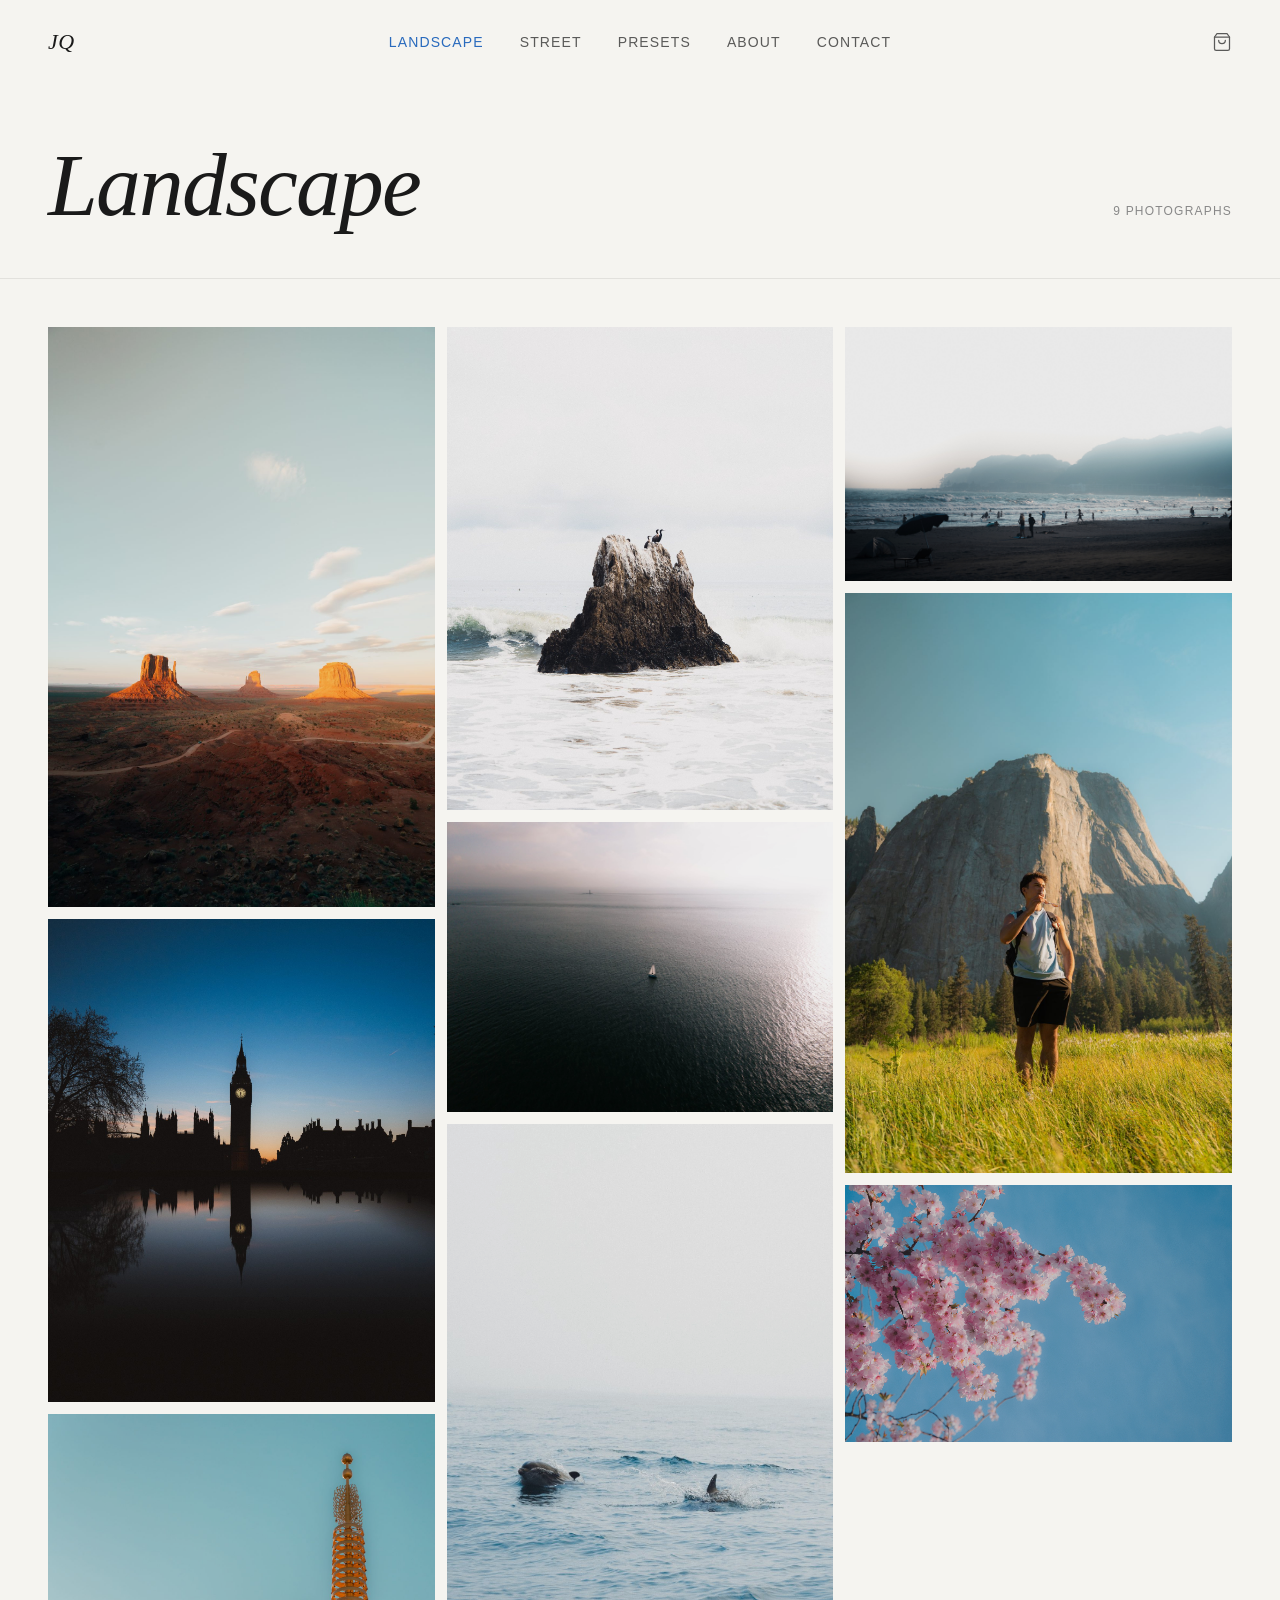
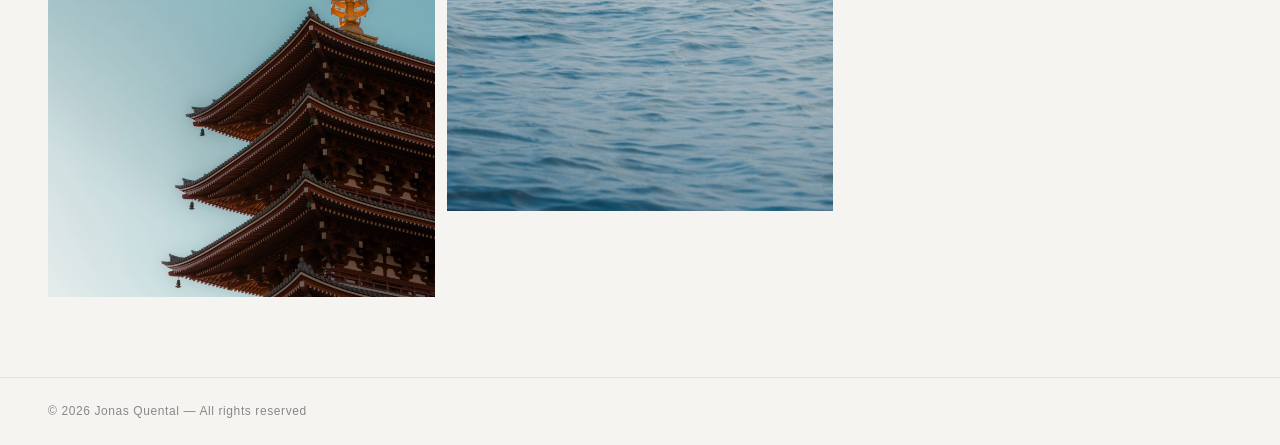
==== commit 57cdd866: "Add files via upload" ====
--- a/landscape.html
+++ b/landscape.html
@@ -20,7 +20,28 @@
       <li><a href="index.html#about">About</a></li>
       <li><a href="index.html#contact">Contact</a></li>
     </ul>
+    <a href="presets.html" class="nav-cart" title="Cart">
+      <svg viewBox="0 0 24 24" xmlns="http://www.w3.org/2000/svg">
+        <path d="M6 2L3 6v14a2 2 0 002 2h14a2 2 0 002-2V6l-3-4z"/>
+        <line x1="3" y1="6" x2="21" y2="6"/>
+        <path d="M16 10a4 4 0 01-8 0"/>
+      </svg>
+    </a>
+
+    <button class="nav-hamburger" onclick="openDrawer()" aria-label="Menu">
+      <svg viewBox="0 0 24 24"><line x1="3" y1="6" x2="21" y2="6"/><line x1="3" y1="12" x2="21" y2="12"/><line x1="3" y1="18" x2="21" y2="18"/></svg>
+    </button>
   </nav>
+
+  <!-- MOBILE DRAWER -->
+  <div class="nav-drawer" id="nav-drawer">
+    <button class="nav-drawer-close" onclick="closeDrawer()">×</button>
+    <a href="landscape.html" onclick="closeDrawer()">Landscape</a>
+    <a href="street.html" onclick="closeDrawer()">Street</a>
+    <a href="presets.html" onclick="closeDrawer()">Presets</a>
+    <a href="index.html#about" onclick="closeDrawer()">About</a>
+    <a href="index.html#contact" onclick="closeDrawer()">Contact</a>
+  </div>
 
   <div class="page-header">
     <h1 class="page-title">Landscape</h1>
--- a/style.css
+++ b/style.css
@@ -23,9 +23,9 @@
   position: fixed;
   top: 0; left: 0; right: 0;
   z-index: 100;
-  display: flex;
+  display: grid;
+  grid-template-columns: 1fr auto 1fr;
   align-items: center;
-  justify-content: space-between;
   padding: 24px 48px;
   mix-blend-mode: multiply;
 }
@@ -35,12 +35,14 @@
   font-size: 22px;
   font-style: italic;
   letter-spacing: 0.02em;
+  justify-self: start;
 }
 
 .nav-links {
   list-style: none;
   display: flex;
   gap: 36px;
+  justify-self: center;
 }
 
 .nav-links a {
@@ -54,6 +56,49 @@
 }
 
 .nav-links a:hover { opacity: 1; }
+
+.nav-cart {
+  justify-self: end;
+  display: flex;
+  align-items: center;
+  gap: 6px;
+  cursor: pointer;
+  text-decoration: none;
+  color: var(--fg);
+  opacity: 0.7;
+  transition: opacity 0.2s;
+  position: relative;
+}
+
+.nav-cart:hover { opacity: 1; }
+
+.nav-cart svg {
+  width: 20px;
+  height: 20px;
+  stroke: currentColor;
+  fill: none;
+  stroke-width: 1.5;
+  stroke-linecap: round;
+  stroke-linejoin: round;
+}
+
+.nav-cart-count {
+  position: absolute;
+  top: -6px;
+  right: -8px;
+  background: var(--fg);
+  color: var(--bg);
+  font-size: 9px;
+  font-weight: 500;
+  width: 16px;
+  height: 16px;
+  border-radius: 50%;
+  display: flex;
+  align-items: center;
+  justify-content: center;
+  letter-spacing: 0;
+  opacity: 1;
+}
 
 /* ── HERO ── */
 .hero {
@@ -72,7 +117,7 @@
 .hero-image img {
   width: 100%; height: 100%;
   object-fit: cover;
-  object-position: center top;
+  object-position: center 20%;
   filter: brightness(0.88);
 }
 
@@ -128,19 +173,24 @@
 .grid {
   display: grid;
   grid-template-columns: repeat(3, 1fr);
-  grid-auto-rows: 320px;
   gap: 12px;
 }
 
 .grid-item {
   overflow: hidden;
   background: #ddd;
-}
-
-.grid-item.tall { grid-row: span 2; }
+  position: relative;
+}
+
+/* default aspect ratio */
+.grid-item::before { content: ''; display: block; padding-top: 75%; }
+.grid-item.tall::before { padding-top: 150%; }
 .grid-item.wide { grid-column: span 2; }
+.grid-item.wide::before { padding-top: 50%; }
 
 .grid-item img {
+  position: absolute;
+  inset: 0;
   width: 100%; height: 100%;
   object-fit: cover;
   transition: transform 0.6s ease, filter 0.4s ease;
@@ -315,29 +365,107 @@
 
 /* ── RESPONSIVE ── */
 @media (max-width: 900px) {
-  .nav { padding: 20px 24px; }
-  .nav-links { gap: 20px; }
+  /* NAV: stack logo center, hide links, show hamburger */
+  .nav {
+    grid-template-columns: 1fr auto 1fr;
+    padding: 16px 20px;
+  }
+  .nav-links {
+    display: none;
+  }
+  .nav-mobile-menu {
+    display: flex;
+    justify-self: center;
+    gap: 20px;
+  }
 
   .hero-text { padding: 0 24px 60px; }
+  .hero-text h1 { font-size: clamp(36px, 10vw, 60px); }
   .hero-scroll-hint { right: 24px; }
 
-  .portfolio { padding: 60px 24px; }
+  .portfolio { padding: 40px 16px; }
   .grid {
     grid-template-columns: repeat(2, 1fr);
-    grid-auto-rows: 240px;
   }
-  .grid-item.wide { grid-column: span 1; }
+  .grid-item.wide { grid-column: span 2; }
+  .grid-item.tall::before { padding-top: 100%; }
 
   .about { padding: 60px 24px; }
   .about-inner { grid-template-columns: 1fr; gap: 40px; }
 
-  .contact { padding: 80px 24px; }
+  .contact { padding: 60px 24px; }
   .footer { padding: 20px 24px; }
 }
 
 @media (max-width: 560px) {
   .grid { grid-template-columns: 1fr; }
-  .grid-item.tall { grid-row: span 1; }
+  .grid-item.wide { grid-column: span 1; }
+  .grid-item.tall::before { padding-top: 75%; }
+}
+
+/* ── MOBILE NAV DRAWER ── */
+.nav-hamburger {
+  display: none;
+  background: none;
+  border: none;
+  cursor: pointer;
+  padding: 4px;
+  color: var(--fg);
+}
+
+.nav-hamburger svg {
+  width: 22px;
+  height: 22px;
+  stroke: currentColor;
+  fill: none;
+  stroke-width: 1.8;
+  stroke-linecap: round;
+}
+
+.nav-drawer {
+  display: none;
+  position: fixed;
+  inset: 0;
+  background: var(--bg);
+  z-index: 99;
+  flex-direction: column;
+  align-items: center;
+  justify-content: center;
+  gap: 32px;
+}
+
+.nav-drawer.open { display: flex; }
+
+.nav-drawer a {
+  font-size: 28px;
+  font-family: var(--serif);
+  font-style: italic;
+  color: var(--fg);
+  text-decoration: none;
+  opacity: 0.8;
+  transition: opacity 0.2s;
+}
+
+.nav-drawer a:hover { opacity: 1; }
+
+.nav-drawer-close {
+  position: absolute;
+  top: 24px; right: 24px;
+  background: none;
+  border: none;
+  font-size: 28px;
+  color: var(--fg);
+  cursor: pointer;
+  font-family: var(--serif);
+  opacity: 0.6;
+}
+
+@media (max-width: 900px) {
+  .nav-hamburger { display: block; }
+  .nav-links { display: none !important; }
+  .nav { grid-template-columns: auto 1fr auto; }
+  .nav-logo { justify-self: start; }
+  .nav-cart { justify-self: end; display: none; }
 }
 
 /* ── NAV LOGO AS LINK ── */
@@ -348,7 +476,7 @@
 
 .nav-links a.active {
   opacity: 1;
-  border-bottom: 1px solid var(--fg);
+  color: #2a6fc9;
 }
 
 /* ── PAGE HEADER (gallery pages) ── */
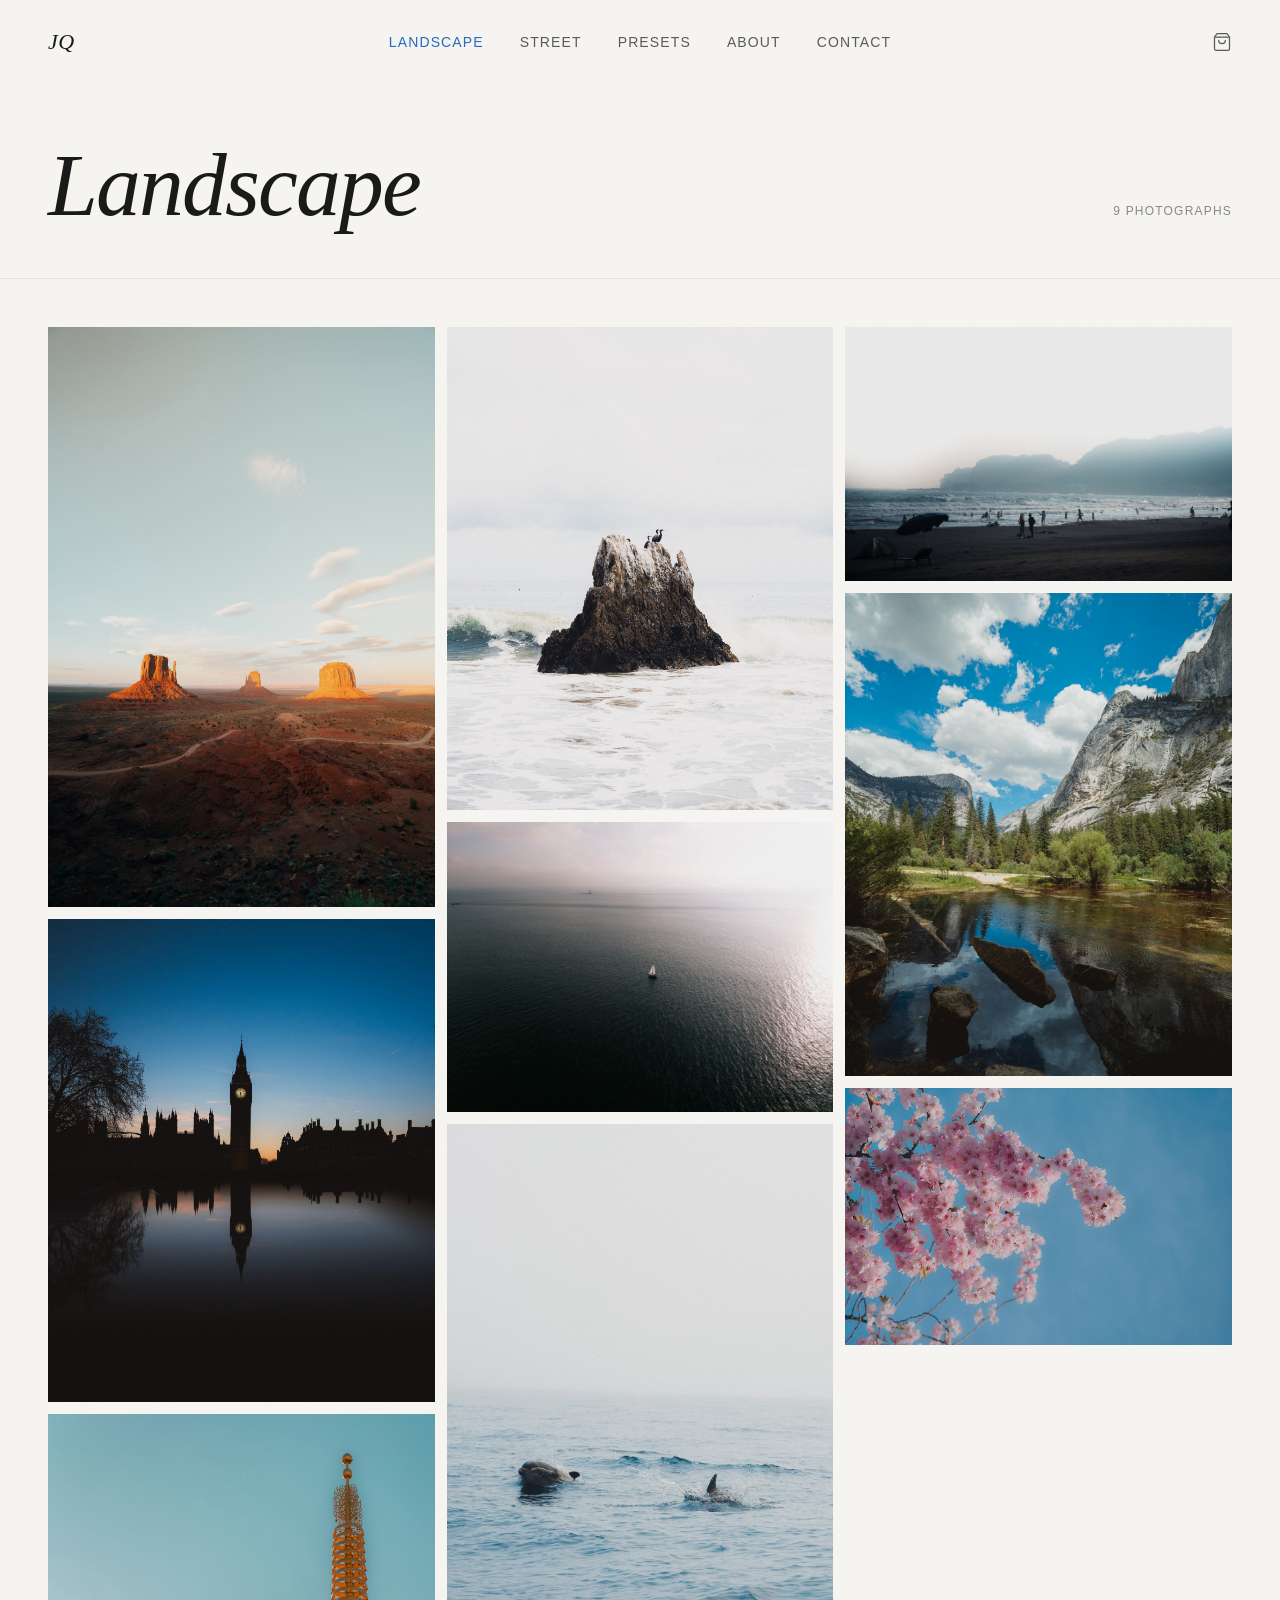
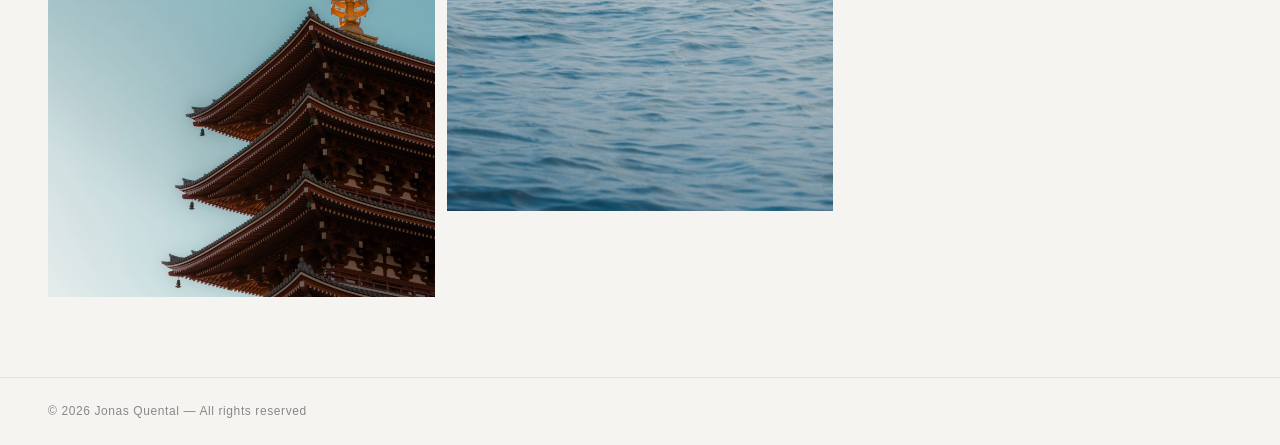
==== commit e404fce0: "Update landscape.html" ====
--- a/landscape.html
+++ b/landscape.html
@@ -77,8 +77,8 @@
       <img src="photos/kamakura-beach.jpg" alt="Kamakura beach" loading="lazy">
       <div class="gallery-item-info"><span class="item-title">Kamakura Beach</span><span class="item-meta">Japan · 2025</span></div>
     </div>
-    <div class="gallery-item" onclick="openLightbox('Yosemite', 'photos/yosemite.jpg', 'California · 2026')">
-      <img src="photos/yosemite.jpg" alt="Yosemite valley" loading="lazy">
+    <div class="gallery-item" onclick="openLightbox('Yosemite', 'photos/mirrorlake.jpg', 'California · 2026')">
+      <img src="photos/mirrorlake.jpg" alt="Yosemite valley" loading="lazy">
       <div class="gallery-item-info"><span class="item-title">Yosemite</span><span class="item-meta">California · 2026</span></div>
     </div>
     <div class="gallery-item" onclick="openLightbox('Sakura', 'photos/sakura.jpg', 'Japan · 2025')">
